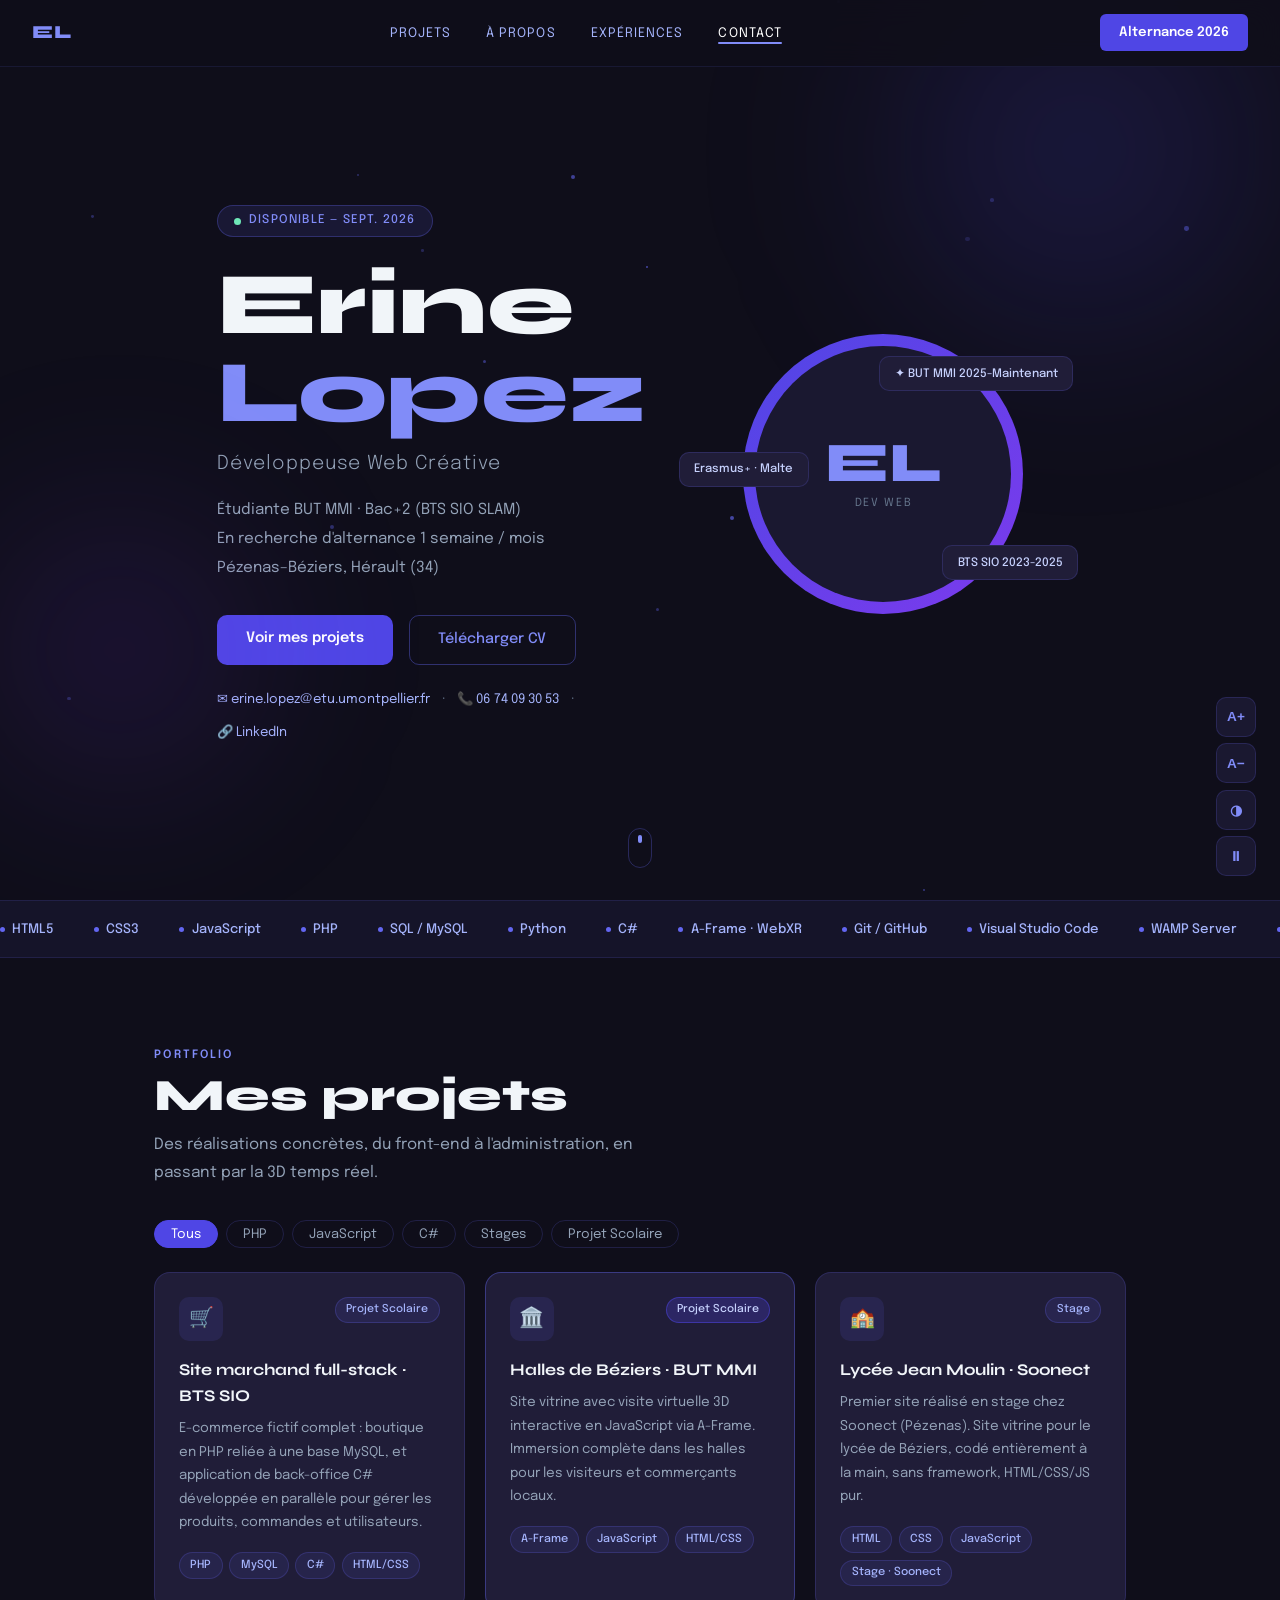
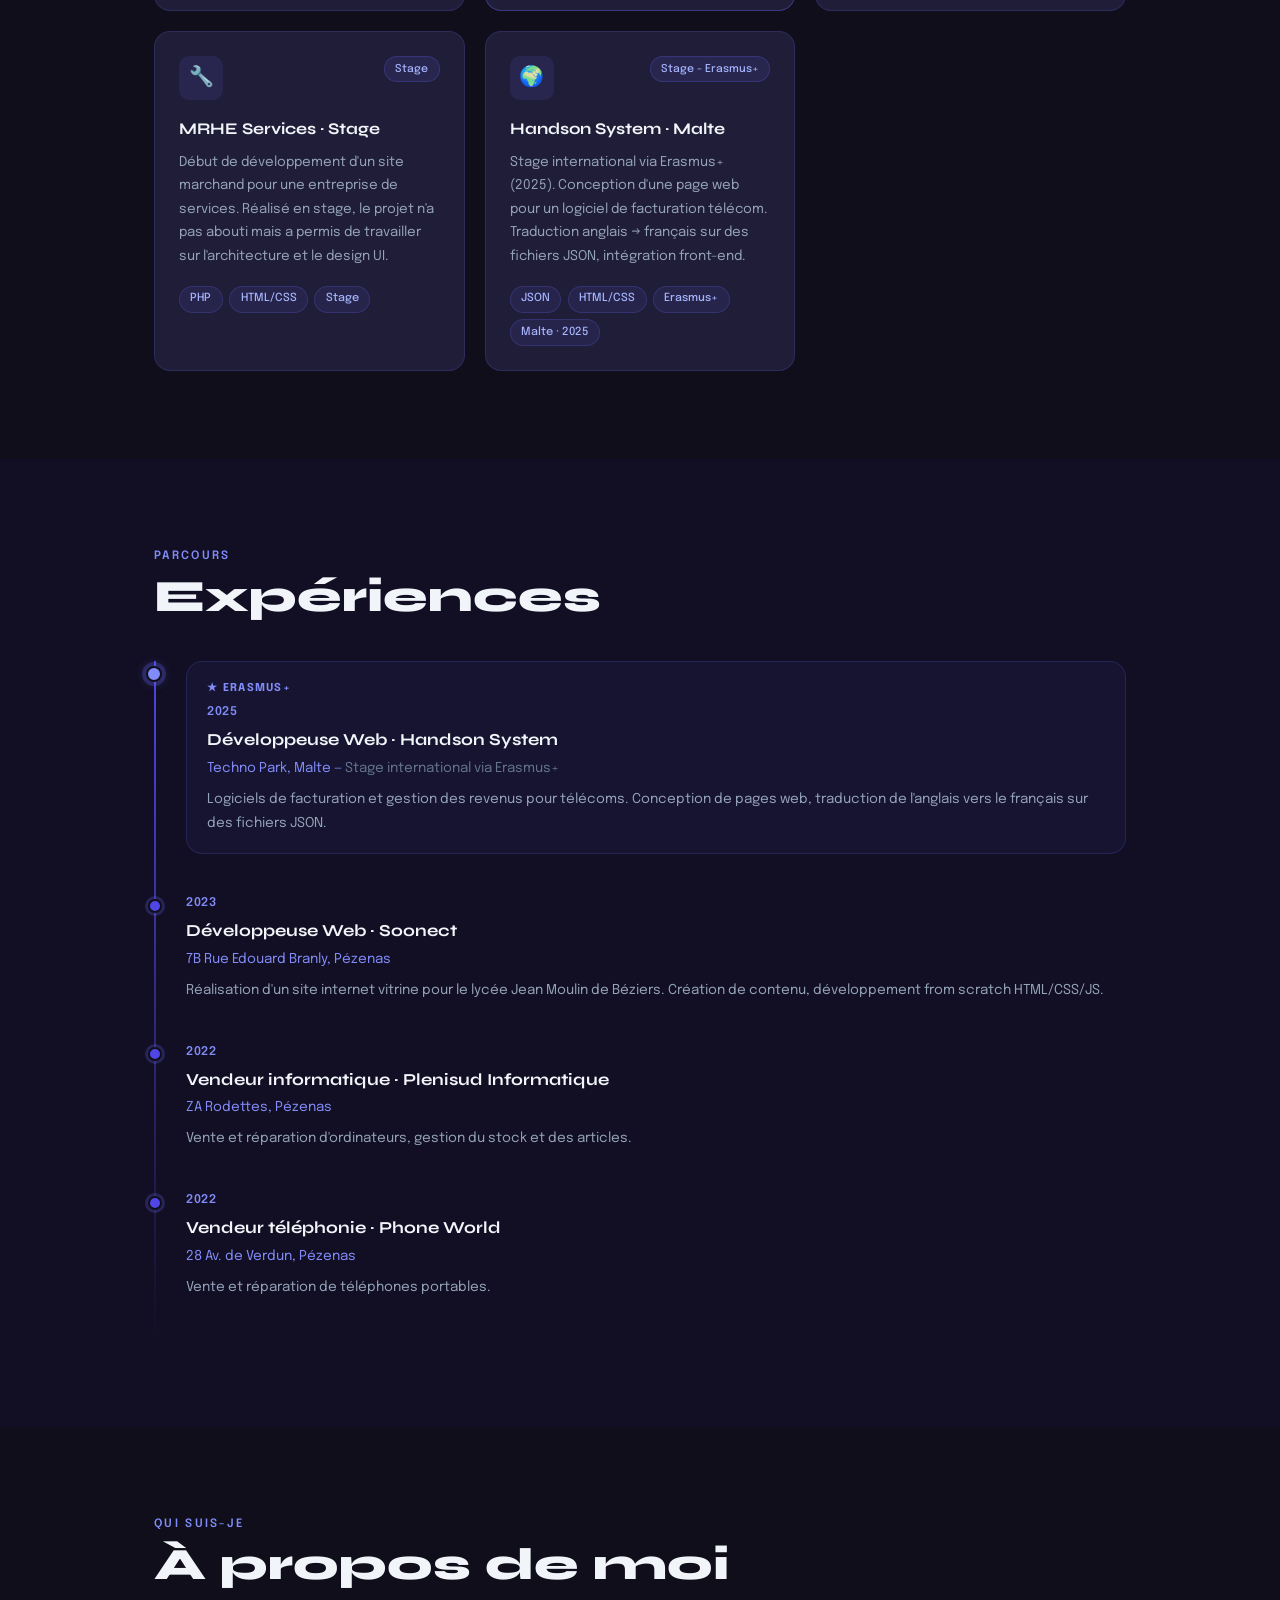
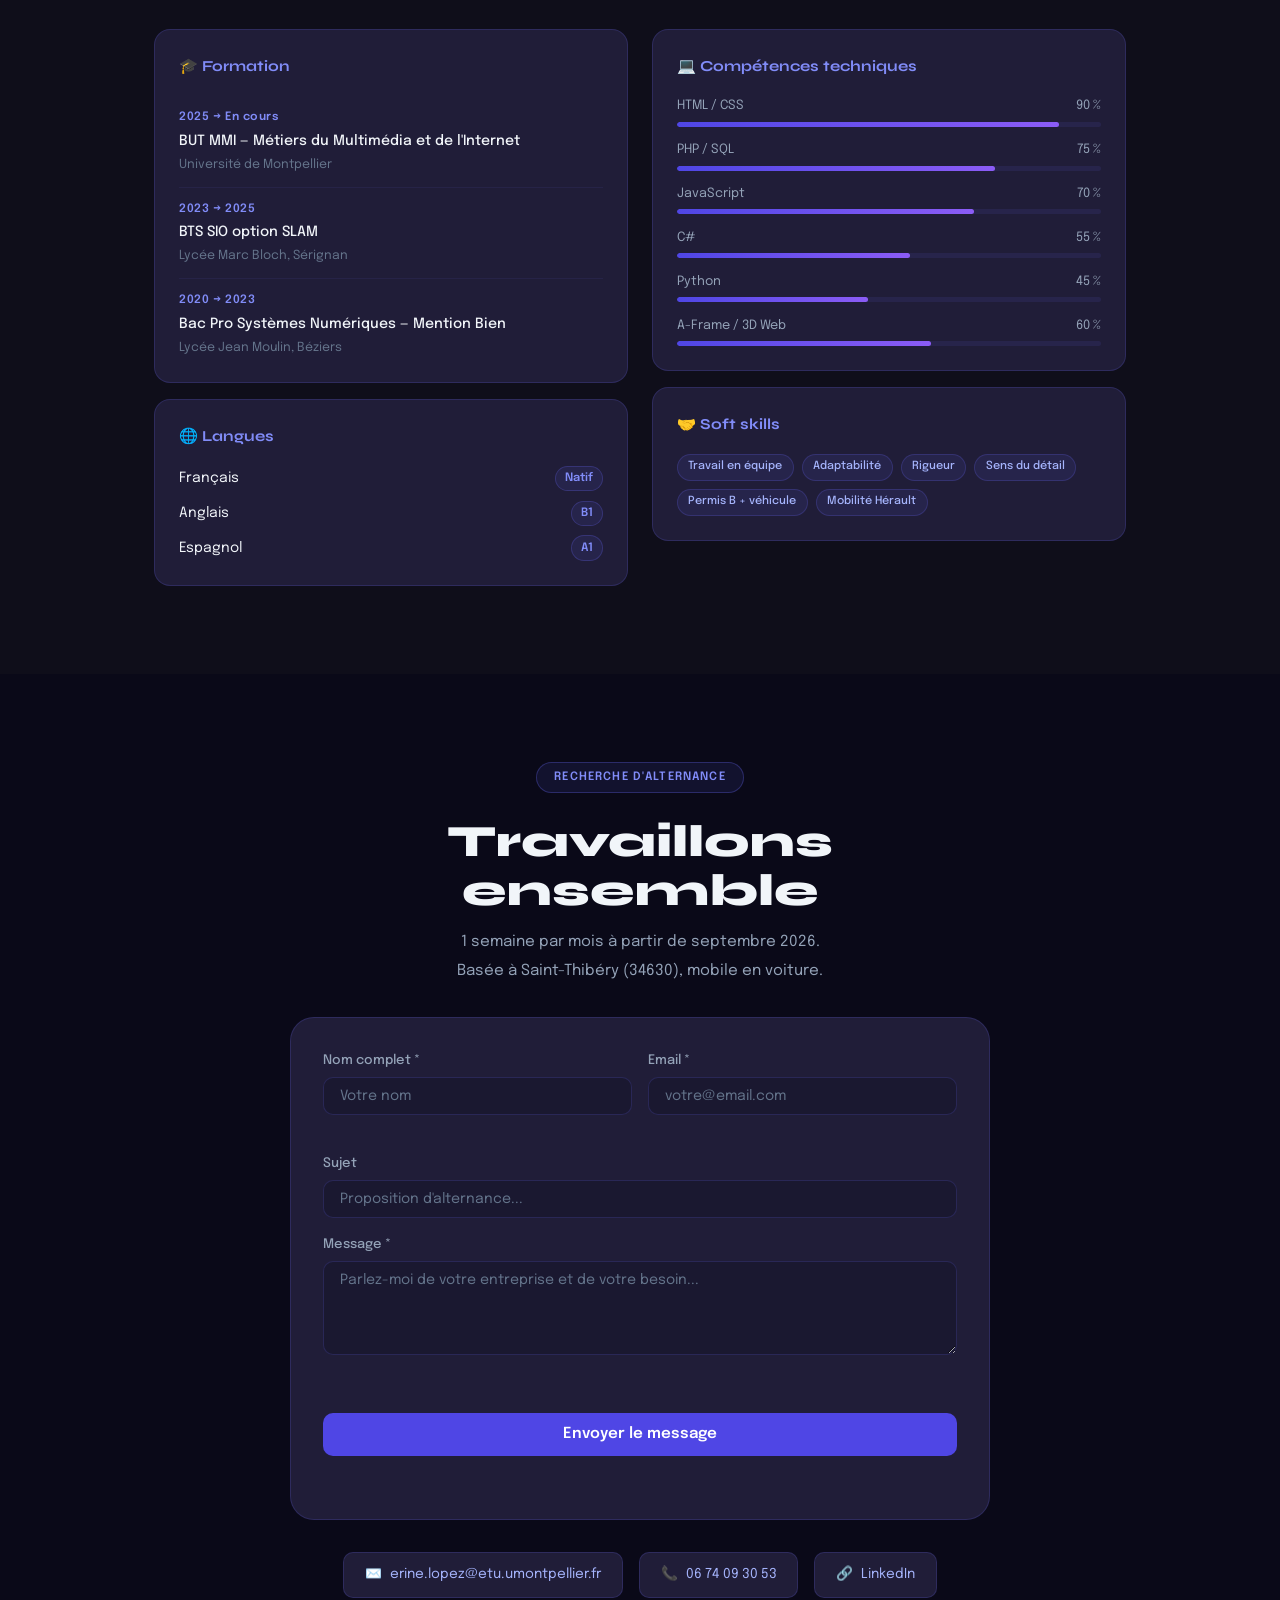
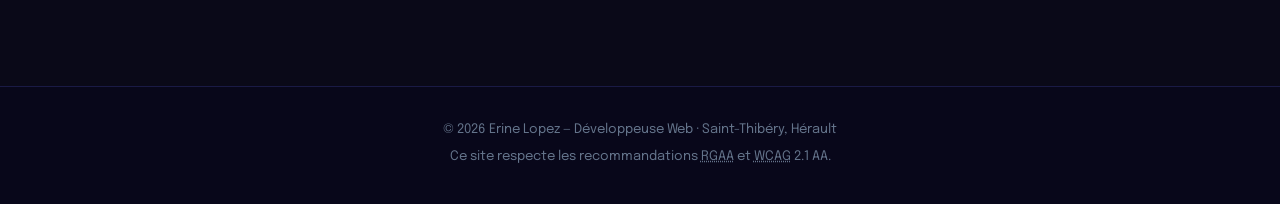
==== index.html @ d7950861 "Initial commit - portfolio Erine Lopez" ====
<!DOCTYPE html>
<html lang="fr">
<head>
  <meta charset="UTF-8" />
  <meta name="viewport" content="width=device-width, initial-scale=1.0" />
  <meta name="description" content="Portfolio d'Erine Lopez — Développeuse Web, étudiante BUT MMI, en recherche d'alternance 1 semaine par mois à partir de septembre 2026." />
  <meta name="theme-color" content="#4f46e5" />
  <title>Erine Lopez — Développeuse Web · Portfolio</title>

  <!-- Open Graph pour partage réseaux sociaux -->
  <meta property="og:title" content="Erine Lopez — Développeuse Web" />
  <meta property="og:description" content="Portfolio — BUT MMI · BTS SIO SLAM · Alternance 2026" />
  <meta property="og:type" content="website" />
  <meta property="og:url" content="https://erine-lopez.fr" />
  <meta property="og:image" content="https://erine-lopez.fr/og-preview.png" />
  <meta name="twitter:card" content="summary_large_image" />
  <meta name="twitter:title" content="Erine Lopez — Développeuse Web" />
  <meta name="twitter:description" content="Portfolio — BUT MMI · BTS SIO SLAM · Alternance 2026" />

  <!-- Google Fonts -->
  <link rel="preconnect" href="https://fonts.googleapis.com" />
  <link rel="preconnect" href="https://fonts.gstatic.com" crossorigin />
  <link href="https://fonts.googleapis.com/css2?family=Syne:wght@400;600;700;800&family=Epilogue:wght@300;400;500&display=swap" rel="stylesheet" />

  <link rel="stylesheet" href="css/style.css" />
</head>
<body>

  <!-- ===== SKIP LINK (accessibilité clavier) ===== -->
  <a href="#main" class="skip-link">Passer au contenu principal</a>

  <!-- ===== BARRE D'ACCESSIBILITÉ ===== -->
  <div class="a11y-bar" role="toolbar" aria-label="Options d'accessibilité">
    <button id="btn-font-up" aria-label="Augmenter la taille du texte" title="Augmenter la taille du texte">A+</button>
    <button id="btn-font-down" aria-label="Diminuer la taille du texte" title="Diminuer la taille du texte">A−</button>
    <button id="btn-contrast" aria-label="Basculer le contraste élevé" title="Contraste élevé">◑</button>
    <button id="btn-motion" aria-label="Réduire les animations" title="Réduire les animations">⏸</button>
  </div>

  <!-- ===== NAVIGATION ===== -->
  <header role="banner">
    <nav class="navbar" role="navigation" aria-label="Navigation principale">
      <a href="#main" class="nav-logo" aria-label="Erine Lopez, développeuse web — retour en haut">EL</a>

      <button class="burger" id="burger" aria-controls="nav-menu" aria-expanded="false" aria-label="Ouvrir le menu de navigation">
        <span aria-hidden="true"></span>
        <span aria-hidden="true"></span>
        <span aria-hidden="true"></span>
      </button>

      <ul class="nav-links" id="nav-menu" role="list">
        <li><a href="#projets">Projets</a></li>
        <li><a href="#apropos">À propos</a></li>
        <li><a href="#experience">Expériences</a></li>
        <li><a href="#contact">Contact</a></li>
      </ul>
      <a href="#contact" class="nav-cta">Alternance 2026</a>
    </nav>
  </header>

  <!-- ===== MAIN ===== -->
  <main id="main">

    <!-- HERO -->
    <section class="hero" aria-labelledby="hero-title">
      <div class="hero-bg" aria-hidden="true">
        <div class="hero-glow g1"></div>
        <div class="hero-glow g2"></div>
        <div class="hero-particles" id="particles" aria-hidden="true"></div>
      </div>

      <div class="hero-grid container">
        <div class="hero-content">
          <div class="hero-badge" aria-label="Statut : disponible pour alternance à partir de septembre 2026">
            <span class="badge-dot" aria-hidden="true"></span>
            Disponible — Sept. 2026
          </div>
          <h1 id="hero-title">
            <span class="hero-name">Erine</span>
            <span class="hero-name accent">Lopez</span>
          </h1>
          <p class="hero-tagline" aria-label="Développeuse web créative">Développeuse Web Créative</p>
          <p class="hero-sub">
            Étudiante BUT MMI · Bac+2 (BTS SIO SLAM)<br />
            En recherche d'alternance 1 semaine / mois<br />
            Pézenas–Béziers, Hérault (34)
          </p>
          <div class="hero-btns">
            <a href="#projets" class="btn-primary">Voir mes projets</a>
            <a href="pdf/CV_Erine_LOPEZ.pdf" class="btn-outline" download aria-label="Télécharger mon CV au format PDF">Télécharger CV</a>
          </div>
          <!-- Contact rapide (accessible) -->
          <div class="hero-quick" aria-label="Coordonnées rapides">
            <a href="mailto:erine.lopez@etu.umontpellier.fr" aria-label="Envoyer un email">✉ erine.lopez@etu.umontpellier.fr</a>
            <span aria-hidden="true">·</span>
            <a href="tel:+33674093053" aria-label="Téléphoner">📞 06 74 09 30 53</a>
            <span aria-hidden="true">·</span>
            <a href="https://linkedin.com/in/erine-lopez" target="_blank" rel="noopener noreferrer" aria-label="Profil LinkedIn (ouvre un nouvel onglet)">🔗 LinkedIn</a>
          </div>
        </div>

        <div class="hero-visual" aria-hidden="true">
          <div class="avatar-ring">
            <div class="avatar-inner">
              <div class="avatar-initials">EL</div>
              <div class="avatar-role">Dev Web</div>
            </div>
          </div>
          <div class="floating-badge fb1">✦ BUT MMI 2025-Maintenant</div>
          <div class="floating-badge fb2">Erasmus+ · Malte</div>
          <div class="floating-badge fb3">BTS SIO 2023-2025</div>
        </div>
      </div>

      <div class="hero-scroll" aria-hidden="true">
        <span></span>
      </div>
    </section>

    <!-- SKILLS STRIP -->
    <div class="skills-strip" role="region" aria-label="Technologies maîtrisées">
      <div class="skills-inner" aria-hidden="true">
        <!-- Dupliqué pour boucle infinie -->
        <span class="skill-chip"><span class="skill-dot"></span>HTML5</span>
        <span class="skill-chip"><span class="skill-dot"></span>CSS3</span>
        <span class="skill-chip"><span class="skill-dot"></span>JavaScript</span>
        <span class="skill-chip"><span class="skill-dot"></span>PHP</span>
        <span class="skill-chip"><span class="skill-dot"></span>SQL / MySQL</span>
        <span class="skill-chip"><span class="skill-dot"></span>Python</span>
        <span class="skill-chip"><span class="skill-dot"></span>C#</span>
        <span class="skill-chip"><span class="skill-dot"></span>A-Frame · WebXR</span>
        <span class="skill-chip"><span class="skill-dot"></span>Git / GitHub</span>
        <span class="skill-chip"><span class="skill-dot"></span>Visual Studio Code</span>
        <span class="skill-chip"><span class="skill-dot"></span>WAMP Server</span>
        <span class="skill-chip"><span class="skill-dot"></span>HTML5</span>
        <span class="skill-chip"><span class="skill-dot"></span>CSS3</span>
        <span class="skill-chip"><span class="skill-dot"></span>JavaScript</span>
        <span class="skill-chip"><span class="skill-dot"></span>PHP</span>
        <span class="skill-chip"><span class="skill-dot"></span>SQL / MySQL</span>
        <span class="skill-chip"><span class="skill-dot"></span>Python</span>
        <span class="skill-chip"><span class="skill-dot"></span>C#</span>
        <span class="skill-chip"><span class="skill-dot"></span>A-Frame · WebXR</span>
        <span class="skill-chip"><span class="skill-dot"></span>Git / GitHub</span>
        <span class="skill-chip"><span class="skill-dot"></span>Visual Studio Code</span>
        <span class="skill-chip"><span class="skill-dot"></span>WAMP Server</span>
      </div>
      <!-- Version textuelle statique pour lecteurs d'écran -->
      <p class="sr-only">Technologies : HTML5, CSS3, JavaScript, PHP, SQL, MySQL, Python, C#, A-Frame, WebXR, Visual Studio Code, WAMP Server.</p>
    </div>

    <!-- PROJETS -->
    <section id="projets" class="section" aria-labelledby="projets-title">
      <div class="container">
        <p class="section-label">Portfolio</p>
        <h2 class="section-title" id="projets-title">Mes projets</h2>
        <p class="section-desc">Des réalisations concrètes, du front-end à l'administration, en passant par la 3D temps réel.</p>

        <div class="filter-bar" role="group" aria-label="Filtrer les projets par technologie">
          <button class="filter-btn active" data-filter="all" aria-pressed="true">Tous</button>
          <button class="filter-btn" data-filter="php" aria-pressed="false">PHP</button>
          <button class="filter-btn" data-filter="js" aria-pressed="false">JavaScript</button>
          <button class="filter-btn" data-filter="csharp" aria-pressed="false">C#</button>
          <button class="filter-btn" data-filter="stage" aria-pressed="false">Stages</button>
          <button class="filter-btn" data-filter="scolaire" aria-pressed="false">Projet Scolaire</button>
        </div>

        <div class="projects-grid" id="projects-grid" role="list" aria-live="polite" aria-label="Liste des projets">

          <article class="project-card" role="listitem" tabindex="0"
            data-tags="php js csharp scolaire"
            aria-label="Site marchand full-stack BTS SIO — front-end PHP/MySQL et back-office C#">
            <div class="project-header">
              <div class="project-icon" aria-hidden="true">🛒</div>
              <span class="project-badge">Projet Scolaire</span>
            </div>
            <h3 class="project-title">Site marchand full-stack · BTS SIO</h3>
            <p class="project-desc">
              E-commerce fictif complet : boutique en PHP reliée à une base MySQL,
              et application de back-office C# développée en parallèle pour gérer les produits, commandes et utilisateurs.
            </p>
            <div class="project-tags" aria-label="Technologies utilisées">
              <span class="tag">PHP</span>
              <span class="tag">MySQL</span>
              <span class="tag">C#</span>
              <span class="tag">HTML/CSS</span>
            </div>
          </article>

          <article class="project-card featured" role="listitem" tabindex="0"
            data-tags="js scolaire"
            aria-label="Site Halles de Béziers avec visite virtuelle 3D en A-Frame — projet BUT MMI">
            <div class="project-header">
              <div class="project-icon" aria-hidden="true">🏛️</div>
              <span class="project-badge featured-badge">Projet Scolaire</span>
            </div>
            <h3 class="project-title">Halles de Béziers · BUT MMI</h3>
            <p class="project-desc">
              Site vitrine avec visite virtuelle 3D interactive en JavaScript via A-Frame.
              Immersion complète dans les halles pour les visiteurs et commerçants locaux.
            </p>
            <div class="project-tags" aria-label="Technologies utilisées">
              <span class="tag">A-Frame</span>
              <span class="tag">JavaScript</span>
              <span class="tag">HTML/CSS</span>
            </div>
          </article>

          <article class="project-card" role="listitem" tabindex="0"
            data-tags="js stage"
            aria-label="Site vitrine lycée Jean Moulin de Béziers — réalisé à la main lors d'un stage chez Soonect">
            <div class="project-header">
              <div class="project-icon" aria-hidden="true">🏫</div>
              <span class="project-badge">Stage</span>
            </div>
            <h3 class="project-title">Lycée Jean Moulin · Soonect</h3>
            <p class="project-desc">
              Premier site réalisé en stage chez Soonect (Pézenas). Site vitrine pour le lycée de Béziers, codé entièrement à la main, sans framework, HTML/CSS/JS pur.
            </p>
            <div class="project-tags" aria-label="Technologies utilisées">
              <span class="tag">HTML</span>
              <span class="tag">CSS</span>
              <span class="tag">JavaScript</span>
              <span class="tag">Stage · Soonect</span>
            </div>
          </article>

          <article class="project-card" role="listitem" tabindex="0"
            data-tags="php stage"
            aria-label="MRHE Services — démarrage d'un site marchand lors d'un stage">
            <div class="project-header">
              <div class="project-icon" aria-hidden="true">🔧</div>
              <span class="project-badge">Stage</span>
            </div>
            <h3 class="project-title">MRHE Services · Stage</h3>
            <p class="project-desc">
              Début de développement d'un site marchand pour une entreprise de services.
              Réalisé en stage, le projet n'a pas abouti mais a permis de travailler sur l'architecture et le design UI.
            </p>
            <div class="project-tags" aria-label="Technologies utilisées">
              <span class="tag">PHP</span>
              <span class="tag">HTML/CSS</span>
              <span class="tag">Stage</span>
            </div>
          </article>

          <article class="project-card" role="listitem" tabindex="0"
            data-tags="js stage"
            aria-label="Stage Erasmus+ à Malte chez Handson System — logiciel de facturation télécoms">
            <div class="project-header">
              <div class="project-icon" aria-hidden="true">🌍</div>
              <span class="project-badge">Stage - Erasmus+</span>
            </div>
            <h3 class="project-title">Handson System · Malte</h3>
            <p class="project-desc">
              Stage international via Erasmus+ (2025). Conception d'une page web pour un logiciel de facturation télécom.
              Traduction anglais → français sur des fichiers JSON, intégration front-end.
            </p>
            <div class="project-tags" aria-label="Technologies utilisées">
              <span class="tag">JSON</span>
              <span class="tag">HTML/CSS</span>
              <span class="tag">Erasmus+</span>
              <span class="tag">Malte · 2025</span>
            </div>
          </article>

        </div>
      </div>
    </section>

    <!-- EXPÉRIENCE -->
    <section id="experience" class="section section-alt" aria-labelledby="exp-title">
      <div class="container">
        <p class="section-label">Parcours</p>
        <h2 class="section-title" id="exp-title">Expériences</h2>
        <div class="timeline" role="list" aria-label="Chronologie des expériences professionnelles">

          <div class="timeline-item timeline-item--featured" role="listitem">
            <div class="timeline-dot" aria-hidden="true"></div>
            <div class="timeline-content">
              <div class="timeline-featured-label" aria-hidden="true">★ Erasmus+</div>
              <time class="timeline-date" datetime="2025">2025</time>
              <h3 class="timeline-title">Développeuse Web · Handson System</h3>
              <p class="timeline-company">Techno Park, Malte — <em>Stage international via Erasmus+</em></p>
              <p class="timeline-desc">Logiciels de facturation et gestion des revenus pour télécoms. Conception de pages web, traduction de l'anglais vers le français sur des fichiers JSON.</p>
            </div>
          </div>

          <div class="timeline-item" role="listitem">
            <div class="timeline-dot" aria-hidden="true"></div>
            <div class="timeline-content">
              <time class="timeline-date" datetime="2023">2023</time>
              <h3 class="timeline-title">Développeuse Web · Soonect</h3>
              <p class="timeline-company">7B Rue Edouard Branly, Pézenas</p>
              <p class="timeline-desc">Réalisation d'un site internet vitrine pour le lycée Jean Moulin de Béziers. Création de contenu, développement from scratch HTML/CSS/JS.</p>
            </div>
          </div>

          <div class="timeline-item" role="listitem">
            <div class="timeline-dot" aria-hidden="true"></div>
            <div class="timeline-content">
              <time class="timeline-date" datetime="2022">2022</time>
              <h3 class="timeline-title">Vendeur informatique · Plenisud Informatique</h3>
              <p class="timeline-company">ZA Rodettes, Pézenas</p>
              <p class="timeline-desc">Vente et réparation d'ordinateurs, gestion du stock et des articles.</p>
            </div>
          </div>

          <div class="timeline-item" role="listitem">
            <div class="timeline-dot" aria-hidden="true"></div>
            <div class="timeline-content">
              <time class="timeline-date" datetime="2022">2022</time>
              <h3 class="timeline-title">Vendeur téléphonie · Phone World</h3>
              <p class="timeline-company">28 Av. de Verdun, Pézenas</p>
              <p class="timeline-desc">Vente et réparation de téléphones portables.</p>
            </div>
          </div>

        </div>
      </div>
    </section>

    <!-- À PROPOS -->
    <section id="apropos" class="section" aria-labelledby="apropos-title">
      <div class="container">
        <p class="section-label">Qui suis-je</p>
        <h2 class="section-title" id="apropos-title">À propos de moi</h2>
        <div class="about-grid">

          <div class="about-col">
            <div class="about-card" aria-label="Formation scolaire">
              <h3 class="about-card-title">🎓 Formation</h3>
              <div class="edu-list">
                <div class="edu-item">
                  <time class="edu-year" datetime="2025">2025 → En cours</time>
                  <p class="edu-name">BUT MMI — Métiers du Multimédia et de l'Internet</p>
                  <p class="edu-place">Université de Montpellier</p>
                </div>
                <div class="edu-item">
                  <time class="edu-year" datetime="2023/2025">2023 → 2025</time>
                  <p class="edu-name">BTS SIO option SLAM</p>
                  <p class="edu-place">Lycée Marc Bloch, Sérignan</p>
                </div>
                <div class="edu-item">
                  <time class="edu-year" datetime="2020/2023">2020 → 2023</time>
                  <p class="edu-name">Bac Pro Systèmes Numériques — Mention Bien</p>
                  <p class="edu-place">Lycée Jean Moulin, Béziers</p>
                </div>
              </div>
            </div>

            <div class="about-card" aria-label="Langues parlées">
              <h3 class="about-card-title">🌐 Langues</h3>
              <div class="lang-list" role="list">
                <div class="lang-row" role="listitem">
                  <span class="lang-name">Français</span>
                  <span class="lang-level" aria-label="Niveau natif">Natif</span>
                </div>
                <div class="lang-row" role="listitem">
                  <span class="lang-name">Anglais</span>
                  <span class="lang-level" aria-label="Niveau B1">B1</span>
                </div>
                <div class="lang-row" role="listitem">
                  <span class="lang-name">Espagnol</span>
                  <span class="lang-level" aria-label="Niveau A1">A1</span>
                </div>
              </div>
            </div>
          </div>

          <div class="about-col">
            <div class="about-card" aria-label="Compétences techniques avec barres de progression">
              <h3 class="about-card-title">💻 Compétences techniques</h3>
              <div class="skills-list">
                <div class="skill-row">
                  <div class="skill-label">
                    <span>HTML / CSS</span>
                    <span aria-hidden="true">90 %</span>
                  </div>
                  <div class="skill-bar" role="progressbar" aria-valuenow="90" aria-valuemin="0" aria-valuemax="100" aria-label="HTML et CSS — 90 %">
                    <div class="skill-fill" data-width="90"></div>
                  </div>
                </div>
                <div class="skill-row">
                  <div class="skill-label"><span>PHP / SQL</span><span aria-hidden="true">75 %</span></div>
                  <div class="skill-bar" role="progressbar" aria-valuenow="75" aria-valuemin="0" aria-valuemax="100" aria-label="PHP et SQL — 75 %">
                    <div class="skill-fill" data-width="75"></div>
                  </div>
                </div>
                <div class="skill-row">
                  <div class="skill-label"><span>JavaScript</span><span aria-hidden="true">70 %</span></div>
                  <div class="skill-bar" role="progressbar" aria-valuenow="70" aria-valuemin="0" aria-valuemax="100" aria-label="JavaScript — 70 %">
                    <div class="skill-fill" data-width="70"></div>
                  </div>
                </div>
                <div class="skill-row">
                  <div class="skill-label"><span>C#</span><span aria-hidden="true">55 %</span></div>
                  <div class="skill-bar" role="progressbar" aria-valuenow="55" aria-valuemin="0" aria-valuemax="100" aria-label="C# — 55 %">
                    <div class="skill-fill" data-width="55"></div>
                  </div>
                </div>
                <div class="skill-row">
                  <div class="skill-label"><span>Python</span><span aria-hidden="true">45 %</span></div>
                  <div class="skill-bar" role="progressbar" aria-valuenow="45" aria-valuemin="0" aria-valuemax="100" aria-label="Python — 45 %">
                    <div class="skill-fill" data-width="45"></div>
                  </div>
                </div>
                <div class="skill-row">
                  <div class="skill-label"><span>A-Frame / 3D Web</span><span aria-hidden="true">60 %</span></div>
                  <div class="skill-bar" role="progressbar" aria-valuenow="60" aria-valuemin="0" aria-valuemax="100" aria-label="A-Frame et 3D Web — 60 %">
                    <div class="skill-fill" data-width="60"></div>
                  </div>
                </div>
              </div>
            </div>

            <div class="about-card" aria-label="Compétences personnelles">
              <h3 class="about-card-title">🤝 Soft skills</h3>
              <div class="soft-tags" role="list" aria-label="Compétences personnelles">
                <span class="tag" role="listitem">Travail en équipe</span>
                <span class="tag" role="listitem">Adaptabilité</span>
                <span class="tag" role="listitem">Rigueur</span>
                <span class="tag" role="listitem">Sens du détail</span>
                <span class="tag" role="listitem">Permis B + véhicule</span>
                <span class="tag" role="listitem">Mobilité Hérault</span>
              </div>
            </div>
          </div>

        </div>
      </div>
    </section>

    <!-- CONTACT -->
    <section id="contact" class="section section-contact" aria-labelledby="contact-title">
      <div class="container">
        <div class="contact-inner">
          <div class="contact-badge" aria-label="En recherche d'alternance">Recherche d'alternance</div>
          <h2 class="section-title" id="contact-title">Travaillons ensemble</h2>
          <p class="contact-sub">
            1 semaine par mois à partir de septembre 2026.<br />
            Basée à Saint-Thibéry (34630), mobile en voiture.
          </p>

          <!-- Formulaire de contact -->
          <div class="contact-form-wrap" aria-label="Formulaire de contact">
            <form id="contact-form" action="https://formspree.io/f/REMPLACE_PAR_TON_ID" method="POST" novalidate>
              <div class="form-row">
                <div class="form-group">
                  <label for="name">Nom complet <span aria-hidden="true">*</span><span class="sr-only">obligatoire</span></label>
                  <input type="text" id="name" name="name" required autocomplete="name"
                    placeholder="Votre nom"
                    aria-required="true"
                    aria-describedby="name-error" />
                  <span class="field-error" id="name-error" role="alert" aria-live="polite"></span>
                </div>
                <div class="form-group">
                  <label for="email">Email <span aria-hidden="true">*</span><span class="sr-only">obligatoire</span></label>
                  <input type="email" id="email" name="email" required autocomplete="email"
                    placeholder="votre@email.com"
                    aria-required="true"
                    aria-describedby="email-error" />
                  <span class="field-error" id="email-error" role="alert" aria-live="polite"></span>
                </div>
              </div>
              <div class="form-group">
                <label for="subject">Sujet</label>
                <input type="text" id="subject" name="subject" placeholder="Proposition d'alternance..." autocomplete="off" />
              </div>
              <div class="form-group">
                <label for="message">Message <span aria-hidden="true">*</span><span class="sr-only">obligatoire</span></label>
                <textarea id="message" name="message" required rows="5"
                  placeholder="Parlez-moi de votre entreprise et de votre besoin..."
                  aria-required="true"
                  aria-describedby="message-error"></textarea>
                <span class="field-error" id="message-error" role="alert" aria-live="polite"></span>
              </div>
              <!-- Honeypot anti-spam -->
              <input type="text" name="website" style="display:none" tabindex="-1" autocomplete="off" aria-hidden="true" />
              <button type="submit" class="btn-submit" aria-describedby="form-status">Envoyer le message</button>
              <div id="form-status" role="status" aria-live="polite" class="form-status"></div>
            </form>
          </div>

          <!-- Liens directs -->
          <div class="contact-links" aria-label="Autres moyens de contact">
            <a href="mailto:erine.lopez@etu.umontpellier.fr" class="contact-link" aria-label="Envoyer un email à Erine Lopez">
              <span aria-hidden="true">✉️</span> erine.lopez@etu.umontpellier.fr
            </a>
            <a href="tel:+33674093053" class="contact-link" aria-label="Appeler le 06 74 09 30 53">
              <span aria-hidden="true">📞</span> 06 74 09 30 53
            </a>
            <a href="https://linkedin.com/in/erine-lopez" class="contact-link" target="_blank" rel="noopener noreferrer"
              aria-label="Visiter le profil LinkedIn d'Erine Lopez (ouvre un nouvel onglet)">
              <span aria-hidden="true">🔗</span> LinkedIn
            </a>
          </div>
        </div>
      </div>
    </section>

  </main>

  <!-- FOOTER -->
  <footer class="footer" role="contentinfo">
    <div class="container">
      <p>© 2026 Erine Lopez — Développeuse Web · Saint-Thibéry, Hérault</p>
      <p class="footer-a11y">
        Ce site respecte les recommandations <abbr title="Référentiel Général d'Amélioration de l'Accessibilité">RGAA</abbr>
        et <abbr title="Web Content Accessibility Guidelines">WCAG</abbr> 2.1 AA.
      </p>
    </div>
  </footer>

  <script src="js/main.js"></script>
</body>
</html>
---- css/style.css ----
/* ============================================================
   ERINE LOPEZ — Portfolio CSS
   Palette : indigo (50→900) + violet
   Accessibilité : WCAG 2.1 AA, RGAA
   ============================================================ */

/* ── Variables ── */
:root {
  --indigo-50: #eef2ff;
  --indigo-100: #e0e7ff;
  --indigo-200: #c7d2fe;
  --indigo-300: #a5b4fc;
  --indigo-400: #818cf8;
  --indigo-500: #6366f1;
  --indigo-600: #4f46e5;
  --indigo-700: #4338ca;
  --indigo-800: #3730a3;
  --indigo-900: #312e81;
  --violet-500: #8b5cf6;
  --violet-600: #7c3aed;

  --bg-base:    #0f0e1a;
  --bg-surface: #1a1830;
  --bg-card:    #201d38;
  --border:     rgba(99, 102, 241, 0.2);
  --border-hover: rgba(99, 102, 241, 0.5);

  --text-primary:   #f1f5f9;
  --text-secondary: #94a3b8;
  --text-muted:     #64748b;

  --radius-sm: 6px;
  --radius-md: 10px;
  --radius-lg: 16px;
  --radius-xl: 24px;

  --font-display: 'Syne', sans-serif;
  --font-body:    'Epilogue', sans-serif;

  --transition: 0.25s cubic-bezier(0.4, 0, 0.2, 1);
}

/* ── Mode contraste élevé ── */
.high-contrast {
  --bg-base:    #000;
  --bg-surface: #111;
  --bg-card:    #1a1a1a;
  --text-primary: #fff;
  --text-secondary: #ddd;
  --indigo-400: #a5b4fc;
  --border: rgba(165, 180, 252, 0.5);
}

/* ── Reset ── */
*, *::before, *::after { box-sizing: border-box; margin: 0; padding: 0; }
html { scroll-behavior: smooth; font-size: 16px; }
body {
  font-family: var(--font-body);
  background: var(--bg-base);
  color: var(--text-primary);
  line-height: 1.6;
  overflow-x: hidden;
  -webkit-font-smoothing: antialiased;
}

/* ── Respect préférence de mouvement réduit ── */
@media (prefers-reduced-motion: reduce) {
  *, *::before, *::after {
    animation-duration: 0.01ms !important;
    transition-duration: 0.01ms !important;
  }
  .skills-inner { animation: none; }
  .floating-badge { animation: none; }
}

/* ── Skip link ── */
.skip-link {
  position: absolute;
  top: -120px;
  left: 1rem;
  z-index: 9999;
  background: var(--indigo-600);
  color: #fff;
  padding: 0.6rem 1.25rem;
  border-radius: var(--radius-sm);
  font-weight: 600;
  font-size: 0.9rem;
  text-decoration: none;
  transition: top var(--transition);
}
.skip-link:focus { top: 1rem; outline: 3px solid var(--indigo-400); outline-offset: 3px; }

/* ── Barre accessibilité ── */
.a11y-bar {
  position: fixed;
  bottom: 1.5rem;
  right: 1.5rem;
  z-index: 200;
  display: flex;
  flex-direction: column;
  gap: 0.4rem;
}
.a11y-bar button {
  width: 40px;
  height: 40px;
  border-radius: var(--radius-md);
  border: 1px solid var(--border);
  background: var(--bg-surface);
  color: var(--indigo-400);
  font-size: 0.85rem;
  font-weight: 600;
  cursor: pointer;
  transition: all var(--transition);
  display: flex;
  align-items: center;
  justify-content: center;
}
.a11y-bar button:hover,
.a11y-bar button:focus {
  background: var(--indigo-600);
  color: #fff;
  border-color: var(--indigo-400);
  outline: 2px solid var(--indigo-400);
  outline-offset: 2px;
}

/* ── Utilitaires ── */
.sr-only {
  position: absolute; width: 1px; height: 1px;
  padding: 0; margin: -1px; overflow: hidden;
  clip: rect(0,0,0,0); white-space: nowrap; border: 0;
}
.container { max-width: 1020px; margin: 0 auto; padding: 0 1.5rem; }
.section { padding: 5.5rem 1.5rem; }
.section-alt { background: #120f24; padding: 5.5rem 1.5rem; }
.section-label {
  font-size: 0.72rem; letter-spacing: 0.2em; text-transform: uppercase;
  color: var(--indigo-400); font-weight: 600; margin-bottom: 0.4rem;
}
.section-title {
  font-family: var(--font-display); font-size: clamp(2rem, 4vw, 2.8rem);
  font-weight: 800; color: var(--text-primary); margin-bottom: 0.75rem; line-height: 1.1;
}
.section-desc { color: var(--text-secondary); font-size: 0.97rem; line-height: 1.8; max-width: 540px; }

/* ── Focus visible global ── */
*:focus-visible {
  outline: 3px solid var(--indigo-400);
  outline-offset: 3px;
  border-radius: 4px;
}

/* ==============================
   NAVBAR
============================== */
.navbar {
  position: fixed; top: 0; left: 0; right: 0; z-index: 100;
  display: flex; align-items: center; justify-content: space-between;
  padding: 0.9rem 2rem;
  background: rgba(15, 14, 26, 0.88);
  backdrop-filter: blur(14px);
  border-bottom: 1px solid rgba(99, 102, 241, 0.12);
}
.navbar.scrolled {
  background: rgba(15, 14, 26, 0.97);
  box-shadow: 0 2px 20px rgba(0, 0, 0, 0.4);
  border-bottom-color: rgba(99, 102, 241, 0.22);
}

.nav-logo {
  font-family: var(--font-display); font-size: 1.15rem; font-weight: 800;
  color: var(--indigo-400); text-decoration: none; letter-spacing: 0.05em;
}
.nav-links {
  display: flex; gap: 2.2rem; list-style: none;
}
.nav-links a {
  color: var(--indigo-300); font-size: 0.82rem; text-decoration: none;
  letter-spacing: 0.08em; text-transform: uppercase; transition: color var(--transition);
}
.nav-links a:hover, .nav-links a:focus { color: #fff; }
.nav-links a[aria-current="true"] {
  color: #fff;
  position: relative;
}
.nav-links a[aria-current="true"]::after {
  content: '';
  position: absolute;
  bottom: -4px;
  left: 0;
  right: 0;
  height: 2px;
  background: var(--indigo-400);
  border-radius: 99px;
}
.nav-cta {
  background: var(--indigo-600); color: #fff; padding: 0.5rem 1.2rem;
  border-radius: var(--radius-sm); font-size: 0.82rem; font-weight: 600;
  text-decoration: none; transition: background var(--transition);
  white-space: nowrap;
}
.nav-cta:hover, .nav-cta:focus { background: var(--indigo-700); }

/* Burger (mobile) */
.burger {
  display: none; flex-direction: column; gap: 5px;
  background: none; border: none; cursor: pointer; padding: 4px;
}
.burger span {
  display: block; width: 22px; height: 2px;
  background: var(--indigo-300); border-radius: 99px;
  transition: all var(--transition);
}

@media (max-width: 768px) {
  .burger { display: flex; }
  .nav-links {
    position: fixed; top: 64px; left: 0; right: 0;
    flex-direction: column; gap: 0;
    background: var(--bg-surface);
    border-bottom: 1px solid var(--border);
    padding: 1rem 0;
    transform: translateY(-120%);
    transition: transform var(--transition);
  }
  .nav-links.open { transform: translateY(0); }
  .nav-links a { display: block; padding: 0.75rem 2rem; font-size: 0.9rem; }
  .nav-cta { display: none; }
}

/* ==============================
   HERO
============================== */
.hero {
  min-height: 100vh;
  display: flex; flex-direction: column; justify-content: center;
  padding: 7rem 1.5rem 4rem;
  position: relative; overflow: hidden;
}
.hero-bg { position: absolute; inset: 0; pointer-events: none; }
.hero-glow {
  position: absolute; border-radius: 50%;
  filter: blur(80px);
}
.g1 {
  width: 600px; height: 500px; top: -100px; right: -100px;
  background: radial-gradient(circle, rgba(79,70,229,0.22) 0%, transparent 70%);
}
.g2 {
  width: 400px; height: 400px; bottom: 50px; left: -80px;
  background: radial-gradient(circle, rgba(124,58,237,0.18) 0%, transparent 70%);
}

.hero-grid {
  display: grid; grid-template-columns: 1.1fr 0.9fr;
  gap: 3rem; align-items: center;
}

/* Badge statut */
.hero-badge {
  display: inline-flex; align-items: center; gap: 0.5rem;
  background: rgba(99,102,241,0.12); border: 1px solid rgba(99,102,241,0.3);
  color: var(--indigo-400); padding: 0.35rem 1rem; border-radius: 99px;
  font-size: 0.75rem; font-weight: 500; letter-spacing: 0.1em; text-transform: uppercase;
  margin-bottom: 1.5rem;
}
.badge-dot {
  width: 7px; height: 7px; background: #6ee7b7; border-radius: 50%;
  animation: pulse-dot 2s infinite;
}
@keyframes pulse-dot { 0%,100%{opacity:1;} 50%{opacity:0.35;} }

h1 {
  font-family: var(--font-display); font-weight: 800; line-height: 1.0;
  margin-bottom: 0.2rem;
}
.hero-name {
  display: block; font-size: clamp(3rem, 7vw, 5.5rem);
  color: var(--text-primary);
}
.hero-name.accent { color: var(--indigo-400); }
.hero-tagline {
  font-size: clamp(1rem, 2.5vw, 1.2rem); color: var(--text-secondary);
  font-weight: 300; margin: 0.75rem 0 1rem; letter-spacing: 0.05em;
}
.hero-sub { color: var(--text-secondary); font-size: 0.95rem; line-height: 1.9; margin-bottom: 2rem; }

.hero-btns { display: flex; gap: 1rem; flex-wrap: wrap; margin-bottom: 1.5rem; }

.btn-primary {
  background: var(--indigo-600); color: #fff; padding: 0.8rem 1.8rem;
  border-radius: var(--radius-md); text-decoration: none; font-weight: 600;
  font-size: 0.9rem; transition: all var(--transition);
}
.btn-primary:hover, .btn-primary:focus {
  background: var(--indigo-700); transform: translateY(-2px);
}
.btn-outline {
  border: 1.5px solid rgba(99,102,241,0.4); color: var(--indigo-400);
  padding: 0.8rem 1.8rem; border-radius: var(--radius-md); text-decoration: none;
  font-weight: 500; font-size: 0.9rem; transition: all var(--transition);
}
.btn-outline:hover, .btn-outline:focus {
  border-color: var(--indigo-400); background: rgba(99,102,241,0.1);
}

.hero-quick {
  font-size: 0.82rem; color: var(--text-muted); display: flex; gap: 0.75rem;
  flex-wrap: wrap; align-items: center;
}
.hero-quick a { color: var(--indigo-300); text-decoration: none; transition: color var(--transition); }
.hero-quick a:hover, .hero-quick a:focus { color: #fff; }

/* Avatar */
.hero-visual { position: relative; display: flex; justify-content: center; }
.avatar-ring {
  width: 280px; height: 280px; border-radius: 50%;
  background: linear-gradient(135deg, var(--indigo-600), var(--violet-600));
  display: flex; align-items: center; justify-content: center;
  position: relative;
  animation: avatar-rotate 8s linear infinite;
}
@keyframes avatar-rotate {
  from { box-shadow: 0 0 0 0 rgba(79,70,229,0.4); }
  50% { box-shadow: 0 0 40px 10px rgba(79,70,229,0.2); }
  to { box-shadow: 0 0 0 0 rgba(79,70,229,0); }
}
.avatar-inner {
  width: 256px; height: 256px; border-radius: 50%;
  background: var(--bg-surface);
  display: flex; flex-direction: column; align-items: center; justify-content: center;
}
.avatar-initials {
  font-family: var(--font-display); font-size: 3.5rem; font-weight: 800;
  color: var(--indigo-400); line-height: 1;
}
.avatar-role { font-size: 0.7rem; color: var(--text-muted); letter-spacing: 0.15em; text-transform: uppercase; margin-top: 0.3rem; }

.floating-badge {
  position: absolute; background: var(--bg-card);
  border: 1px solid var(--border); border-radius: var(--radius-md);
  padding: 0.45rem 0.9rem; font-size: 0.73rem; color: var(--indigo-200);
  white-space: nowrap; font-weight: 500;
}
.fb1 { top: 8%; right: -10px; animation: float 3s ease-in-out infinite; }
.fb2 { top: 42%; left: -25px; animation: float 3s ease-in-out infinite 1s; }
.fb3 { bottom: 12%; right: -15px; animation: float 3s ease-in-out infinite 2s; }
@keyframes float { 0%,100%{transform:translateY(0);} 50%{transform:translateY(-10px);} }

.hero-scroll {
  position: absolute; bottom: 2rem; left: 50%; transform: translateX(-50%);
  width: 24px; height: 40px; border: 1.5px solid rgba(99,102,241,0.3);
  border-radius: 99px; display: flex; justify-content: center; padding-top: 6px;
}
.hero-scroll span {
  width: 4px; height: 8px; background: var(--indigo-400); border-radius: 99px;
  animation: scroll-indicator 2s infinite;
}
@keyframes scroll-indicator { 0%{opacity:1;transform:translateY(0)} 100%{opacity:0;transform:translateY(14px)} }

/* ==============================
   SKILLS STRIP
============================== */
.skills-strip {
  background: rgba(99,102,241,0.07);
  border-top: 1px solid rgba(99,102,241,0.15);
  border-bottom: 1px solid rgba(99,102,241,0.15);
  padding: 1.1rem 0; overflow: hidden;
}
.skills-inner {
  display: flex; gap: 2.5rem; width: max-content;
  animation: scroll-strip 22s linear infinite;
}
@keyframes scroll-strip { from{transform:translateX(0);} to{transform:translateX(-50%);} }
.skill-chip {
  display: flex; align-items: center; gap: 0.45rem;
  color: var(--indigo-300); font-size: 0.82rem; font-weight: 500; white-space: nowrap;
}
.skill-dot { width: 5px; height: 5px; background: var(--indigo-500); border-radius: 50%; flex-shrink: 0; }

/* ==============================
   FILTRE PROJETS
============================== */
.filter-bar {
  display: flex; gap: 0.5rem; flex-wrap: wrap; margin: 2rem 0 1.5rem;
}
.filter-btn {
  background: transparent; border: 1px solid var(--border);
  color: var(--text-secondary); padding: 0.4rem 1rem;
  border-radius: 99px; font-size: 0.82rem; cursor: pointer;
  transition: all var(--transition); font-family: var(--font-body);
}
.filter-btn:hover, .filter-btn:focus {
  border-color: var(--indigo-400); color: var(--indigo-400);
}
.filter-btn.active, .filter-btn[aria-pressed="true"] {
  background: var(--indigo-600); border-color: var(--indigo-600);
  color: #fff;
}

/* ==============================
   PROJETS
============================== */
.projects-grid {
  display: grid; grid-template-columns: repeat(auto-fill, minmax(300px, 1fr));
  gap: 1.25rem;
}
.project-card {
  background: var(--bg-card); border: 1px solid var(--border);
  border-radius: var(--radius-lg); padding: 1.5rem;
  transition: all var(--transition); cursor: default;
  position: relative; overflow: hidden;
}
.project-card::before {
  content: ''; position: absolute; top: 0; left: 0; right: 0; height: 3px;
  background: linear-gradient(90deg, var(--indigo-600), var(--violet-500));
  opacity: 0; transition: opacity var(--transition);
}
.project-card:hover, .project-card:focus-within, .project-card:focus {
  border-color: var(--border-hover);
  transform: translateY(-4px);
}
.project-card:hover::before, .project-card:focus-within::before, .project-card:focus::before { opacity: 1; }
.project-card.featured { border-color: rgba(99,102,241,0.4); }

.project-header {
  display: flex; align-items: flex-start; justify-content: space-between; margin-bottom: 1rem;
}
.project-icon {
  width: 44px; height: 44px; border-radius: var(--radius-md);
  background: rgba(99,102,241,0.12); display: flex; align-items: center;
  justify-content: center; font-size: 1.25rem;
}
.project-badge {
  font-size: 0.68rem; padding: 0.2rem 0.65rem; border-radius: 99px;
  background: rgba(99,102,241,0.12); border: 1px solid rgba(99,102,241,0.25);
  color: var(--indigo-300); font-weight: 500;
}
.project-badge.featured-badge {
  background: rgba(79,70,229,0.25); border-color: rgba(79,70,229,0.5); color: var(--indigo-200);
}
.project-title {
  font-family: var(--font-display); font-size: 1.02rem; font-weight: 700;
  color: var(--text-primary); margin-bottom: 0.5rem;
}
.project-desc { font-size: 0.84rem; color: var(--text-secondary); line-height: 1.75; margin-bottom: 1.1rem; }
.project-tags { display: flex; flex-wrap: wrap; gap: 0.4rem; }
.tag {
  font-size: 0.7rem; padding: 0.22rem 0.65rem; border-radius: 99px;
  background: rgba(99,102,241,0.1); border: 1px solid rgba(99,102,241,0.22);
  color: var(--indigo-300); font-weight: 500;
}

/* Animation filtre projets */
.project-card.filter-hidden {
  display: none;
}
@keyframes card-appear {
  from { opacity: 0; transform: translateY(10px) scale(0.98); }
  to   { opacity: 1; transform: translateY(0)   scale(1); }
}
.project-card.filter-entering {
  animation: card-appear 0.3s ease forwards;
}

/* ==============================
   TIMELINE
============================== */
.timeline { position: relative; padding-left: 2rem; margin-top: 2.5rem; }
.timeline::before {
  content: ''; position: absolute; left: 0; top: 0; bottom: 0;
  width: 2px; background: linear-gradient(to bottom, var(--indigo-600), transparent);
}
.timeline-item { position: relative; padding-bottom: 2.5rem; }
.timeline-dot {
  position: absolute; left: -2.4rem; top: 0.3rem;
  width: 14px; height: 14px; border-radius: 50%;
  background: var(--indigo-600); border: 2px solid var(--bg-base);
  box-shadow: 0 0 0 3px rgba(99,102,241,0.25);
}
.timeline-date {
  font-size: 0.75rem; color: var(--indigo-400); font-weight: 600; letter-spacing: 0.05em;
  text-transform: uppercase; display: block; margin-bottom: 0.3rem;
}
.timeline-title {
  font-family: var(--font-display); font-size: 1.05rem; font-weight: 700;
  color: var(--text-primary); margin-bottom: 0.25rem;
}
.timeline-company { font-size: 0.85rem; color: var(--indigo-400); margin-bottom: 0.5rem; }
.timeline-company em { font-style: normal; color: var(--text-muted); }
.timeline-desc { font-size: 0.85rem; color: var(--text-secondary); line-height: 1.75; }

.timeline-item--featured .timeline-content {
  background: rgba(99, 102, 241, 0.06);
  border: 1px solid rgba(99, 102, 241, 0.2);
  border-radius: var(--radius-lg);
  padding: 1.1rem 1.25rem;
}
.timeline-item--featured .timeline-dot {
  background: var(--indigo-400);
  box-shadow: 0 0 0 4px rgba(99, 102, 241, 0.25), 0 0 12px rgba(99, 102, 241, 0.4);
  width: 16px;
  height: 16px;
  left: -2.5rem;
}
.timeline-featured-label {
  font-size: 0.68rem; font-weight: 700; letter-spacing: 0.12em;
  text-transform: uppercase; color: var(--indigo-400);
  margin-bottom: 0.4rem;
}

/* ==============================
   À PROPOS
============================== */
.about-grid { display: grid; grid-template-columns: 1fr 1fr; gap: 1.5rem; margin-top: 2.5rem; }
.about-col { display: flex; flex-direction: column; gap: 1rem; }
.about-card {
  background: var(--bg-card); border: 1px solid var(--border);
  border-radius: var(--radius-lg); padding: 1.5rem; height: fit-content;
}
.about-card-title {
  font-family: var(--font-display); font-size: 0.95rem; font-weight: 700;
  color: var(--indigo-400); margin-bottom: 1.1rem;
  display: flex; align-items: center; gap: 0.5rem;
}
/* Éducation */
.edu-item { padding: 0.75rem 0; border-bottom: 1px solid rgba(99,102,241,0.08); }
.edu-item:last-child { border-bottom: none; padding-bottom: 0; }
.edu-year { font-size: 0.72rem; color: var(--indigo-400); font-weight: 600; letter-spacing: 0.05em; display: block; margin-bottom: 0.2rem; }
.edu-name { font-size: 0.88rem; color: var(--text-primary); font-weight: 500; margin: 0.15rem 0; }
.edu-place { font-size: 0.78rem; color: var(--text-muted); }
/* Langues */
.lang-list { display: flex; flex-direction: column; gap: 0.6rem; }
.lang-row { display: flex; justify-content: space-between; align-items: center; }
.lang-name { font-size: 0.88rem; color: var(--text-primary); }
.lang-level {
  font-size: 0.72rem; color: var(--indigo-400);
  background: rgba(99,102,241,0.1); padding: 0.15rem 0.55rem;
  border-radius: 99px; border: 1px solid rgba(99,102,241,0.25); font-weight: 600;
}
/* Skills bars */
.skills-list { display: flex; flex-direction: column; gap: 0.85rem; }
.skill-row {}
.skill-label {
  display: flex; justify-content: space-between;
  font-size: 0.8rem; color: var(--text-secondary); margin-bottom: 0.3rem;
}
.skill-bar {
  height: 5px; background: rgba(99,102,241,0.1);
  border-radius: 99px; overflow: hidden;
}
.skill-fill {
  height: 100%;
  width: 0;
  background: linear-gradient(90deg, var(--indigo-600), var(--violet-500));
  border-radius: 99px;
  transition: width 1.4s cubic-bezier(0.4, 0, 0.2, 1);
}
/* Soft tags */
.soft-tags { display: flex; flex-wrap: wrap; gap: 0.5rem; }

/* ==============================
   CONTACT
============================== */
.section-contact { background: #0a0918; }
.contact-inner { max-width: 700px; margin: 0 auto; text-align: center; }
.contact-badge {
  display: inline-flex; align-items: center; gap: 0.5rem;
  background: rgba(99,102,241,0.1); border: 1px solid rgba(99,102,241,0.3);
  color: var(--indigo-400); padding: 0.35rem 1.1rem; border-radius: 99px;
  font-size: 0.72rem; font-weight: 600; letter-spacing: 0.1em; text-transform: uppercase;
  margin-bottom: 1.5rem;
}
.contact-sub { color: var(--text-secondary); font-size: 0.95rem; line-height: 1.9; margin: 0.75rem auto 2rem; }

/* Formulaire */
.contact-form-wrap {
  background: var(--bg-card); border: 1px solid var(--border);
  border-radius: var(--radius-xl); padding: 2rem; margin-bottom: 2rem; text-align: left;
}
.form-row { display: grid; grid-template-columns: 1fr 1fr; gap: 1rem; }
.form-group { display: flex; flex-direction: column; gap: 0.35rem; margin-bottom: 1rem; }
.form-group:last-of-type { margin-bottom: 0; }
.form-group label {
  font-size: 0.82rem; color: var(--text-secondary); font-weight: 500;
}
.form-group input, .form-group textarea {
  background: var(--bg-surface); border: 1px solid var(--border);
  border-radius: var(--radius-md); padding: 0.7rem 1rem;
  color: var(--text-primary); font-family: var(--font-body); font-size: 0.88rem;
  transition: border-color var(--transition);
  width: 100%; resize: vertical;
}
.form-group input::placeholder, .form-group textarea::placeholder { color: var(--text-muted); }
.form-group input:focus, .form-group textarea:focus {
  border-color: var(--indigo-500); outline: none;
  box-shadow: 0 0 0 3px rgba(99,102,241,0.2);
}
.form-group input[aria-invalid="true"], .form-group textarea[aria-invalid="true"] {
  border-color: #ef4444;
}
.field-error { font-size: 0.78rem; color: #f87171; min-height: 1rem; }
.btn-submit {
  margin-top: 1.25rem; width: 100%;
  background: var(--indigo-600); color: #fff; border: none;
  padding: 0.85rem; border-radius: var(--radius-md);
  font-size: 0.95rem; font-weight: 600; cursor: pointer;
  font-family: var(--font-body); transition: all var(--transition);
}
.btn-submit:hover, .btn-submit:focus {
  background: var(--indigo-700); transform: translateY(-1px);
}
.btn-submit:disabled { opacity: 0.6; cursor: not-allowed; transform: none; }
.form-status {
  margin-top: 0.75rem; font-size: 0.85rem; min-height: 1.2rem; text-align: center;
}
.form-status.success { color: #6ee7b7; }
.form-status.error { color: #f87171; }

.contact-links {
  display: flex; justify-content: center; gap: 1rem; flex-wrap: wrap;
}
.contact-link {
  display: flex; align-items: center; gap: 0.5rem;
  background: var(--bg-card); border: 1px solid var(--border);
  color: var(--indigo-300); padding: 0.7rem 1.3rem; border-radius: var(--radius-md);
  text-decoration: none; font-size: 0.85rem; transition: all var(--transition);
}
.contact-link:hover, .contact-link:focus {
  border-color: var(--indigo-400); background: rgba(99,102,241,0.1); color: #fff;
}

/* ==============================
   FOOTER
============================== */
.footer {
  background: #08071a; border-top: 1px solid var(--border);
  padding: 2rem 1.5rem; text-align: center;
}
.footer p { font-size: 0.82rem; color: var(--text-muted); margin-bottom: 0.35rem; }
.footer-a11y { font-size: 0.75rem; }

/* ==============================
   ANIMATIONS ENTRÉE (JS)
============================== */
.reveal {
  opacity: 0; transform: translateY(28px);
  transition: opacity 0.6s ease, transform 0.6s ease;
}
.reveal.visible { opacity: 1; transform: translateY(0); }
.reveal-delay-1 { transition-delay: 0.1s; }
.reveal-delay-2 { transition-delay: 0.2s; }
.reveal-delay-3 { transition-delay: 0.3s; }
.reveal-delay-4 { transition-delay: 0.4s; }

/* ==============================
   RESPONSIVE
============================== */
@media (max-width: 900px) {
  .hero-grid { grid-template-columns: 1fr; text-align: center; }
  .hero-visual { display: none; }
  .hero-btns { justify-content: center; }
  .hero-quick { justify-content: center; }
  .about-grid { grid-template-columns: 1fr; }
  .form-row { grid-template-columns: 1fr; }
}
@media (max-width: 600px) {
  .section, .section-alt { padding: 3.5rem 1rem; }
  .projects-grid { grid-template-columns: 1fr; }
  .contact-links { flex-direction: column; align-items: center; }
  h1 .hero-name { font-size: 3rem; }
}

/* ==============================
   PRINT
============================== */
@media print {
  .navbar, .a11y-bar, .skills-strip, .hero-scroll,
  .filter-bar, .contact-form-wrap, .btn-primary, .btn-outline { display: none; }
  body { background: #fff; color: #000; }
  .project-card, .about-card { border: 1px solid #ccc; }
}
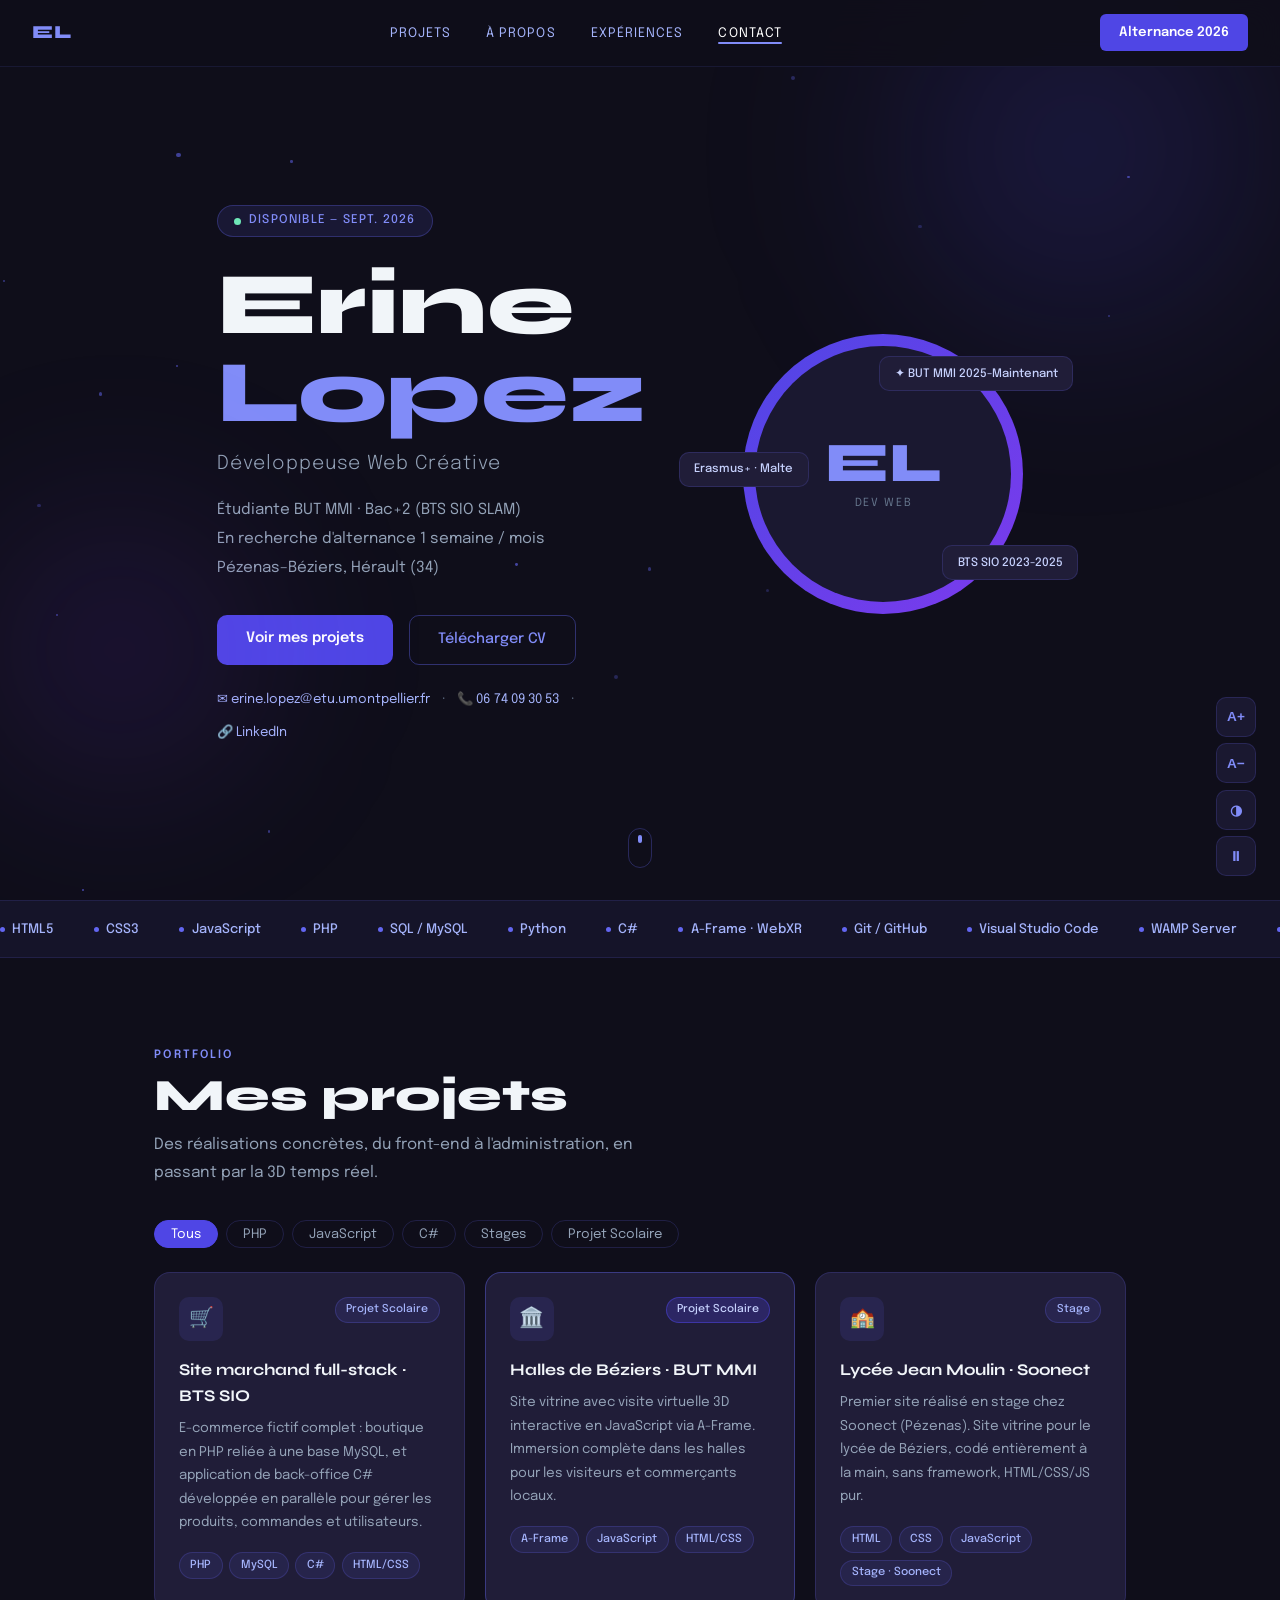
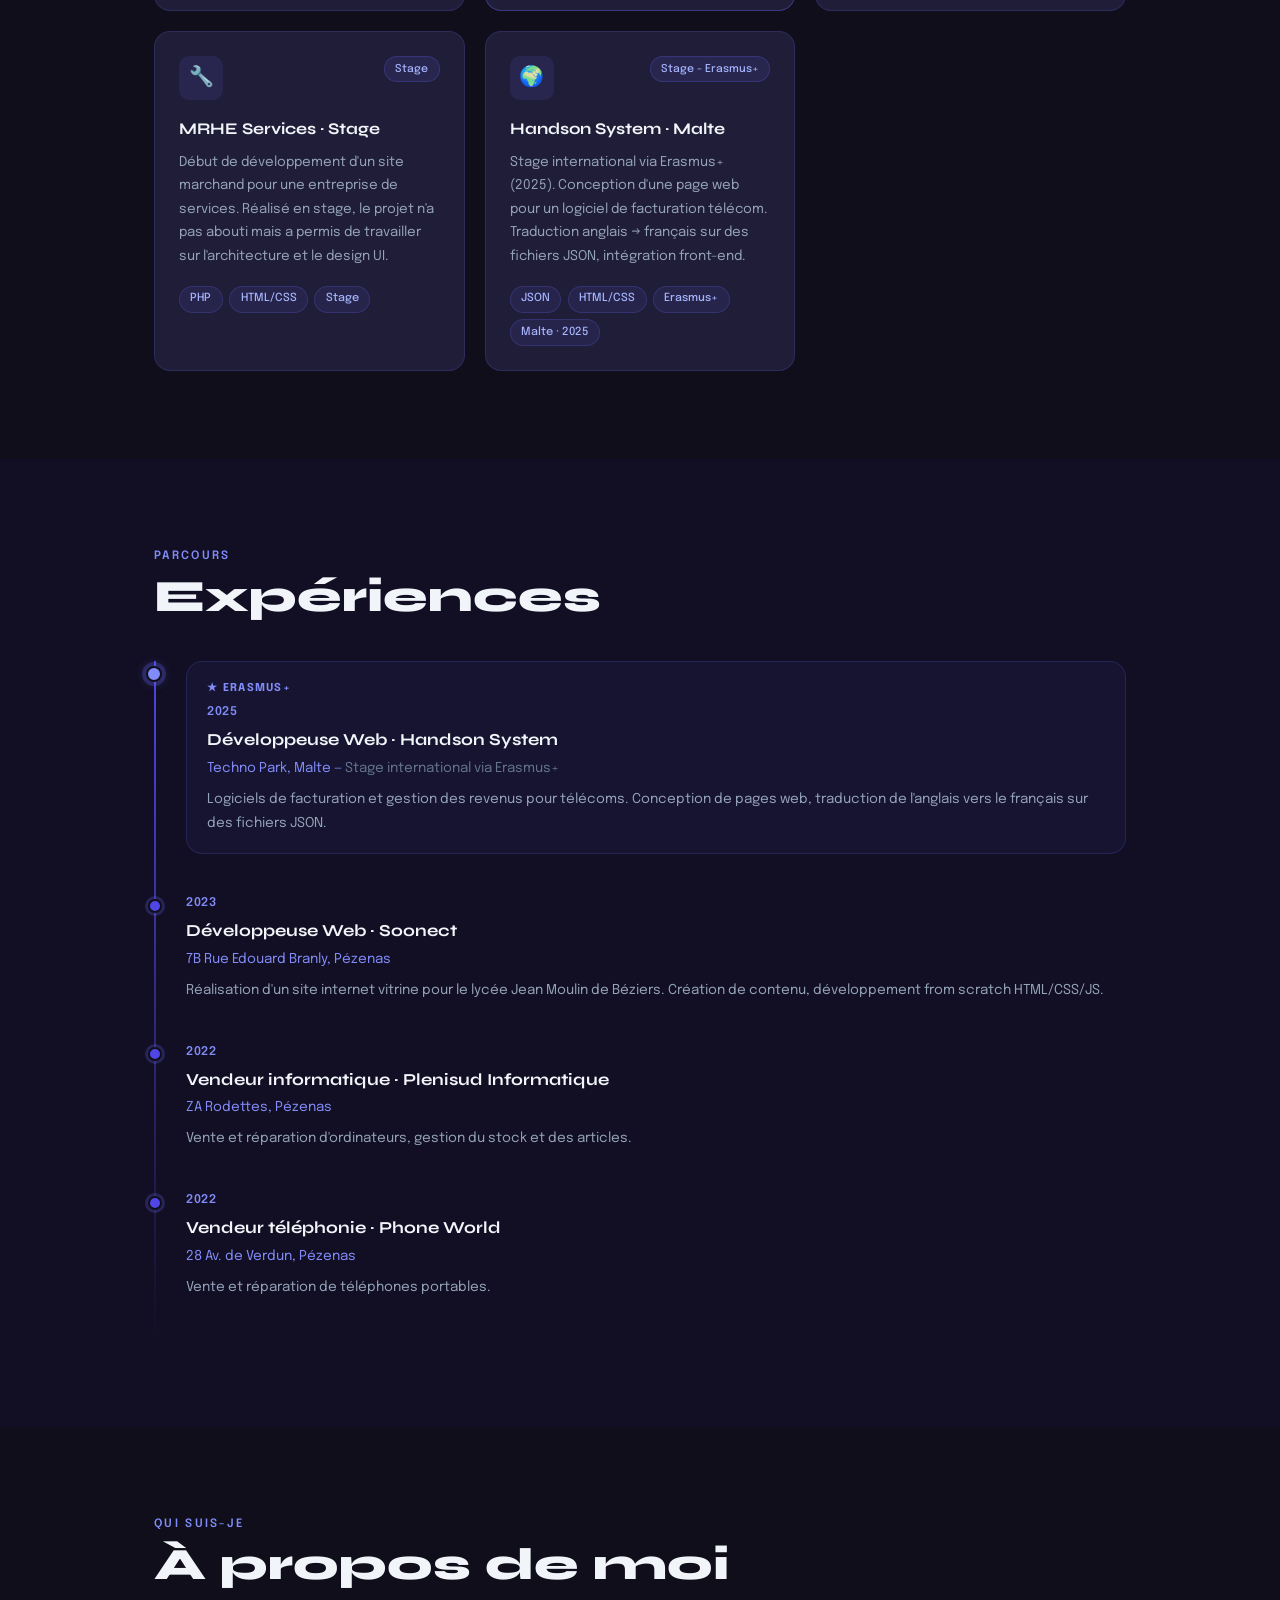
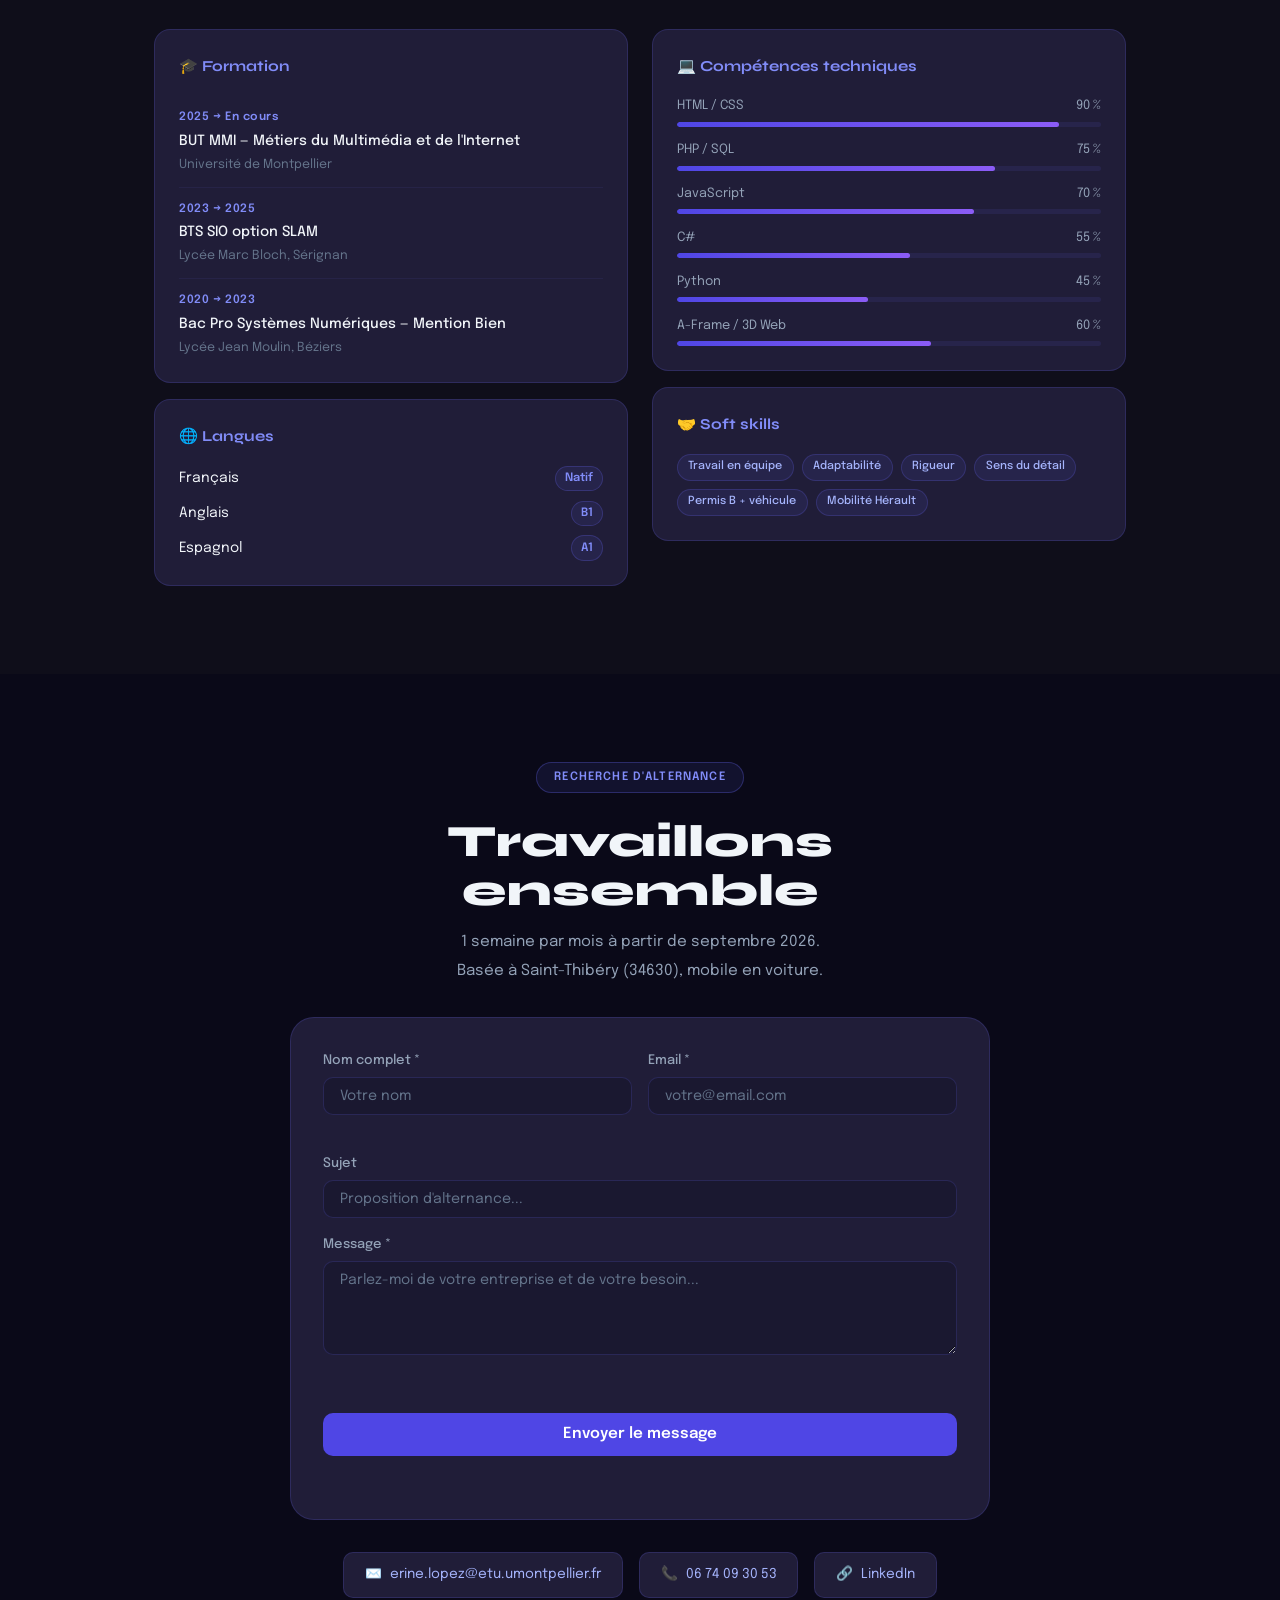
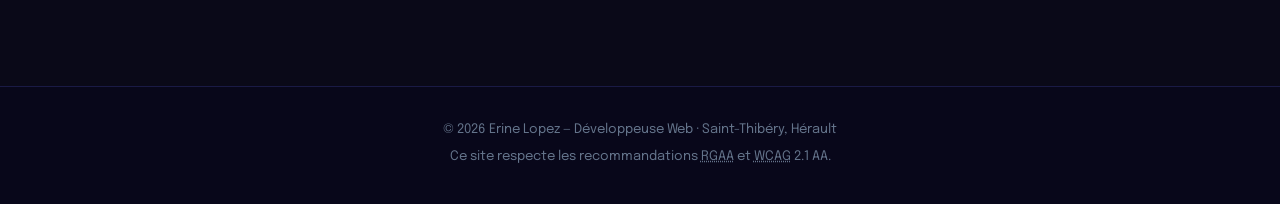
==== commit f256f6d1: "configure formspree contact form" ====
--- a/index.html
+++ b/index.html
@@ -443,7 +443,7 @@
 
           <!-- Formulaire de contact -->
           <div class="contact-form-wrap" aria-label="Formulaire de contact">
-            <form id="contact-form" action="https://formspree.io/f/REMPLACE_PAR_TON_ID" method="POST" novalidate>
+            <form id="contact-form" action="https://formspree.io/f/https://formspree.io/f/xzdkyznr" method="POST" novalidate>
               <div class="form-row">
                 <div class="form-group">
                   <label for="name">Nom complet <span aria-hidden="true">*</span><span class="sr-only">obligatoire</span></label>
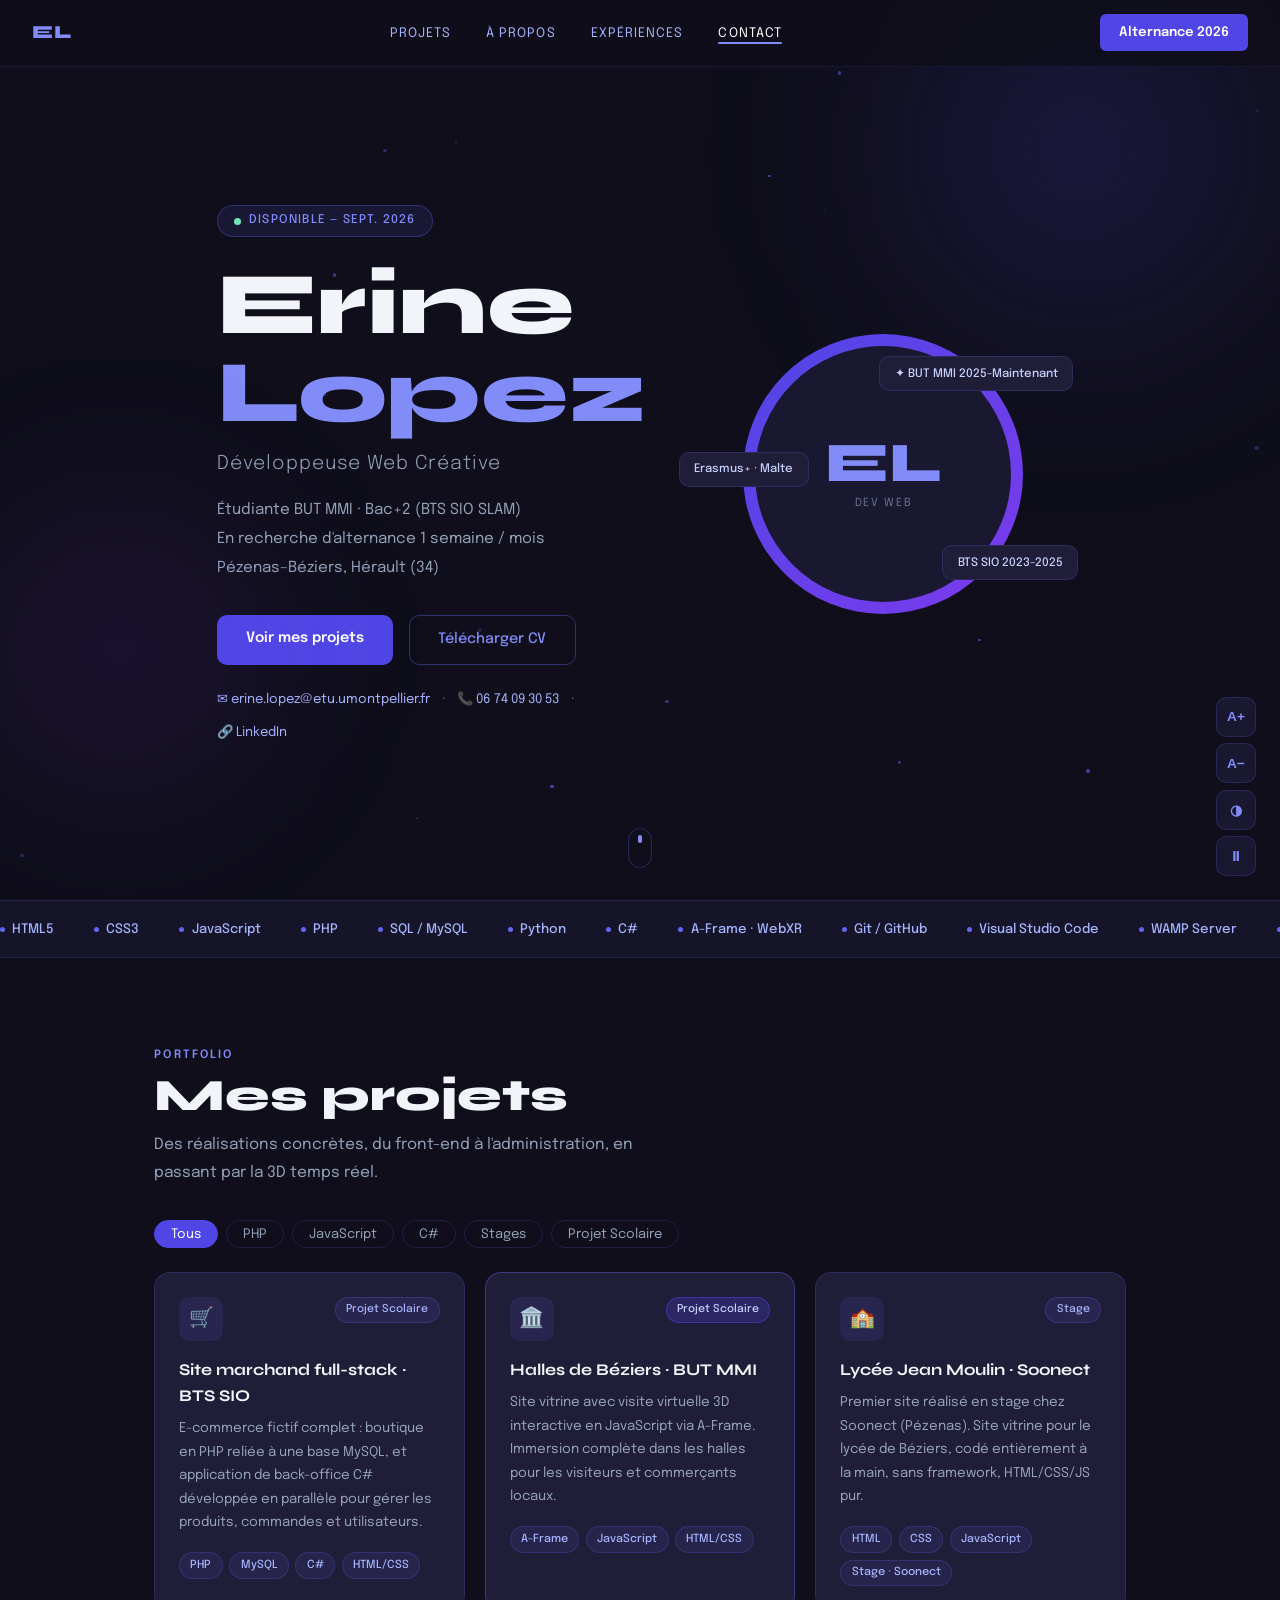
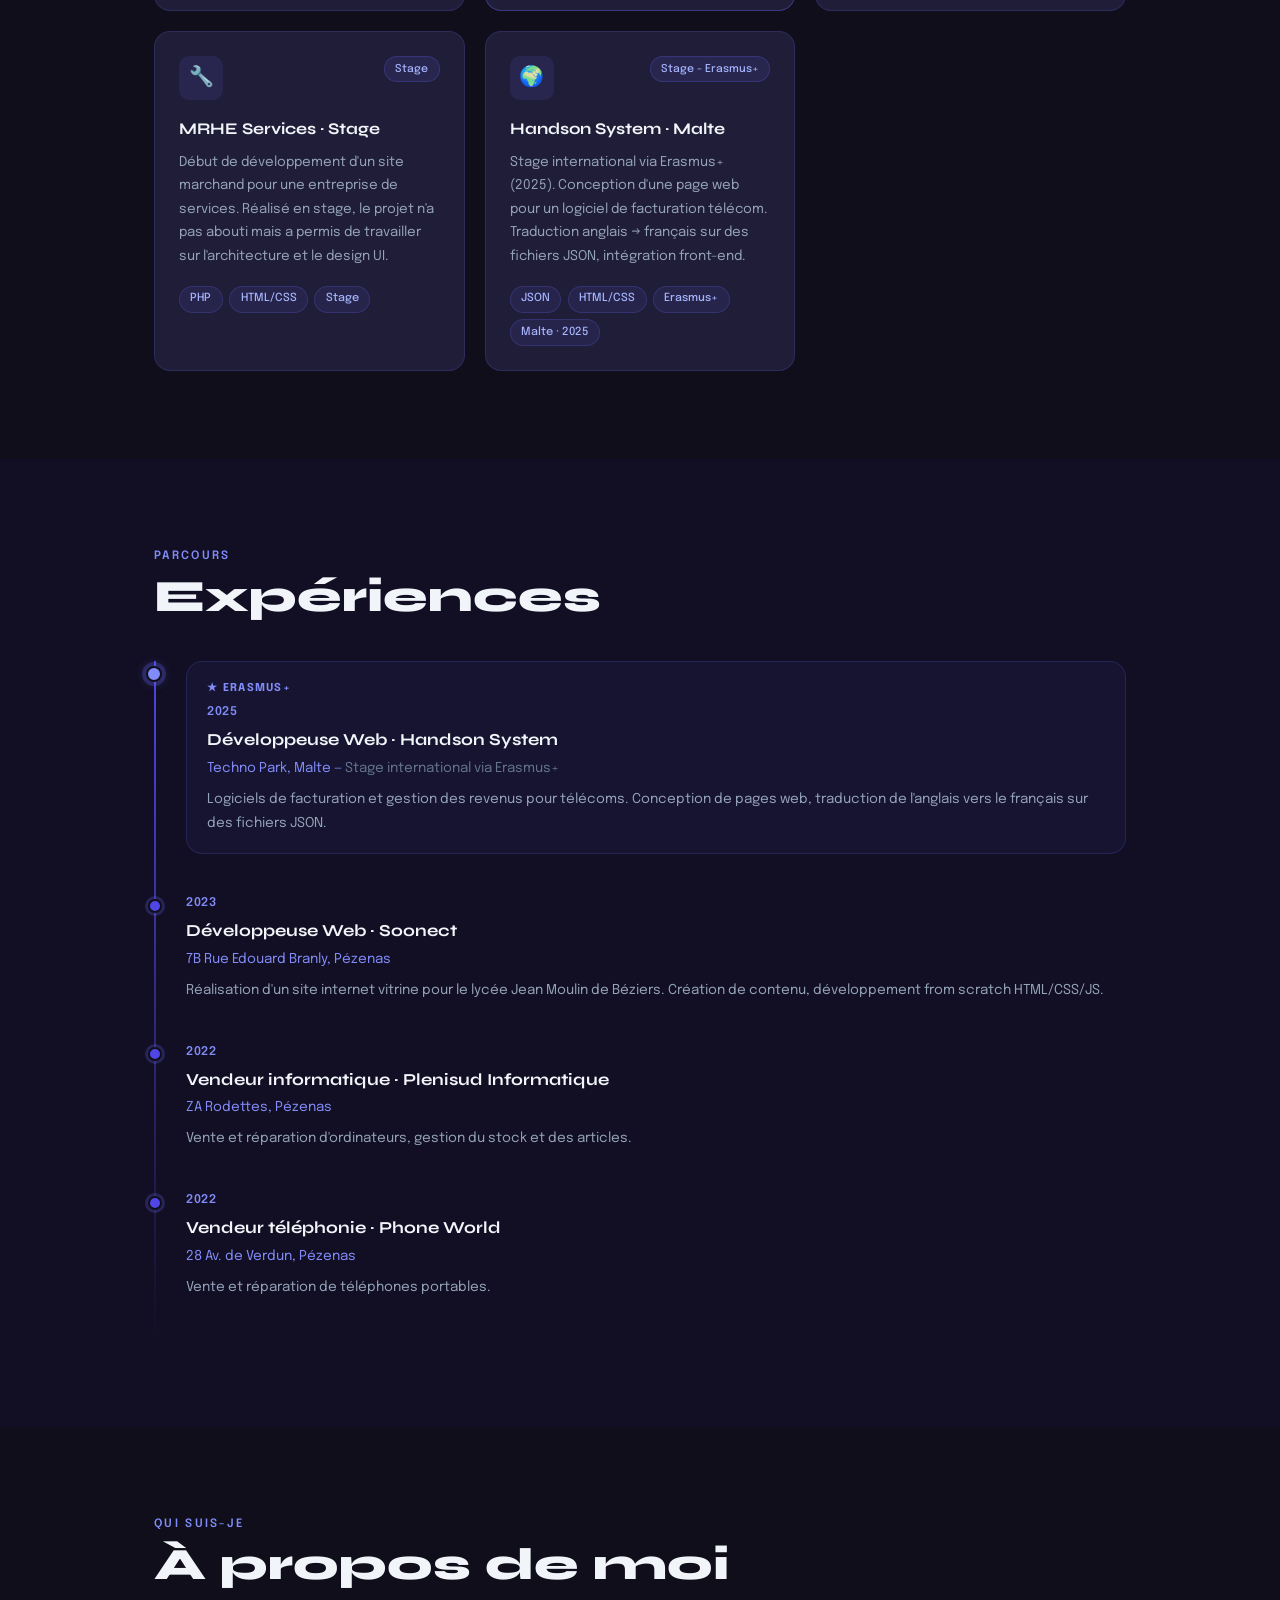
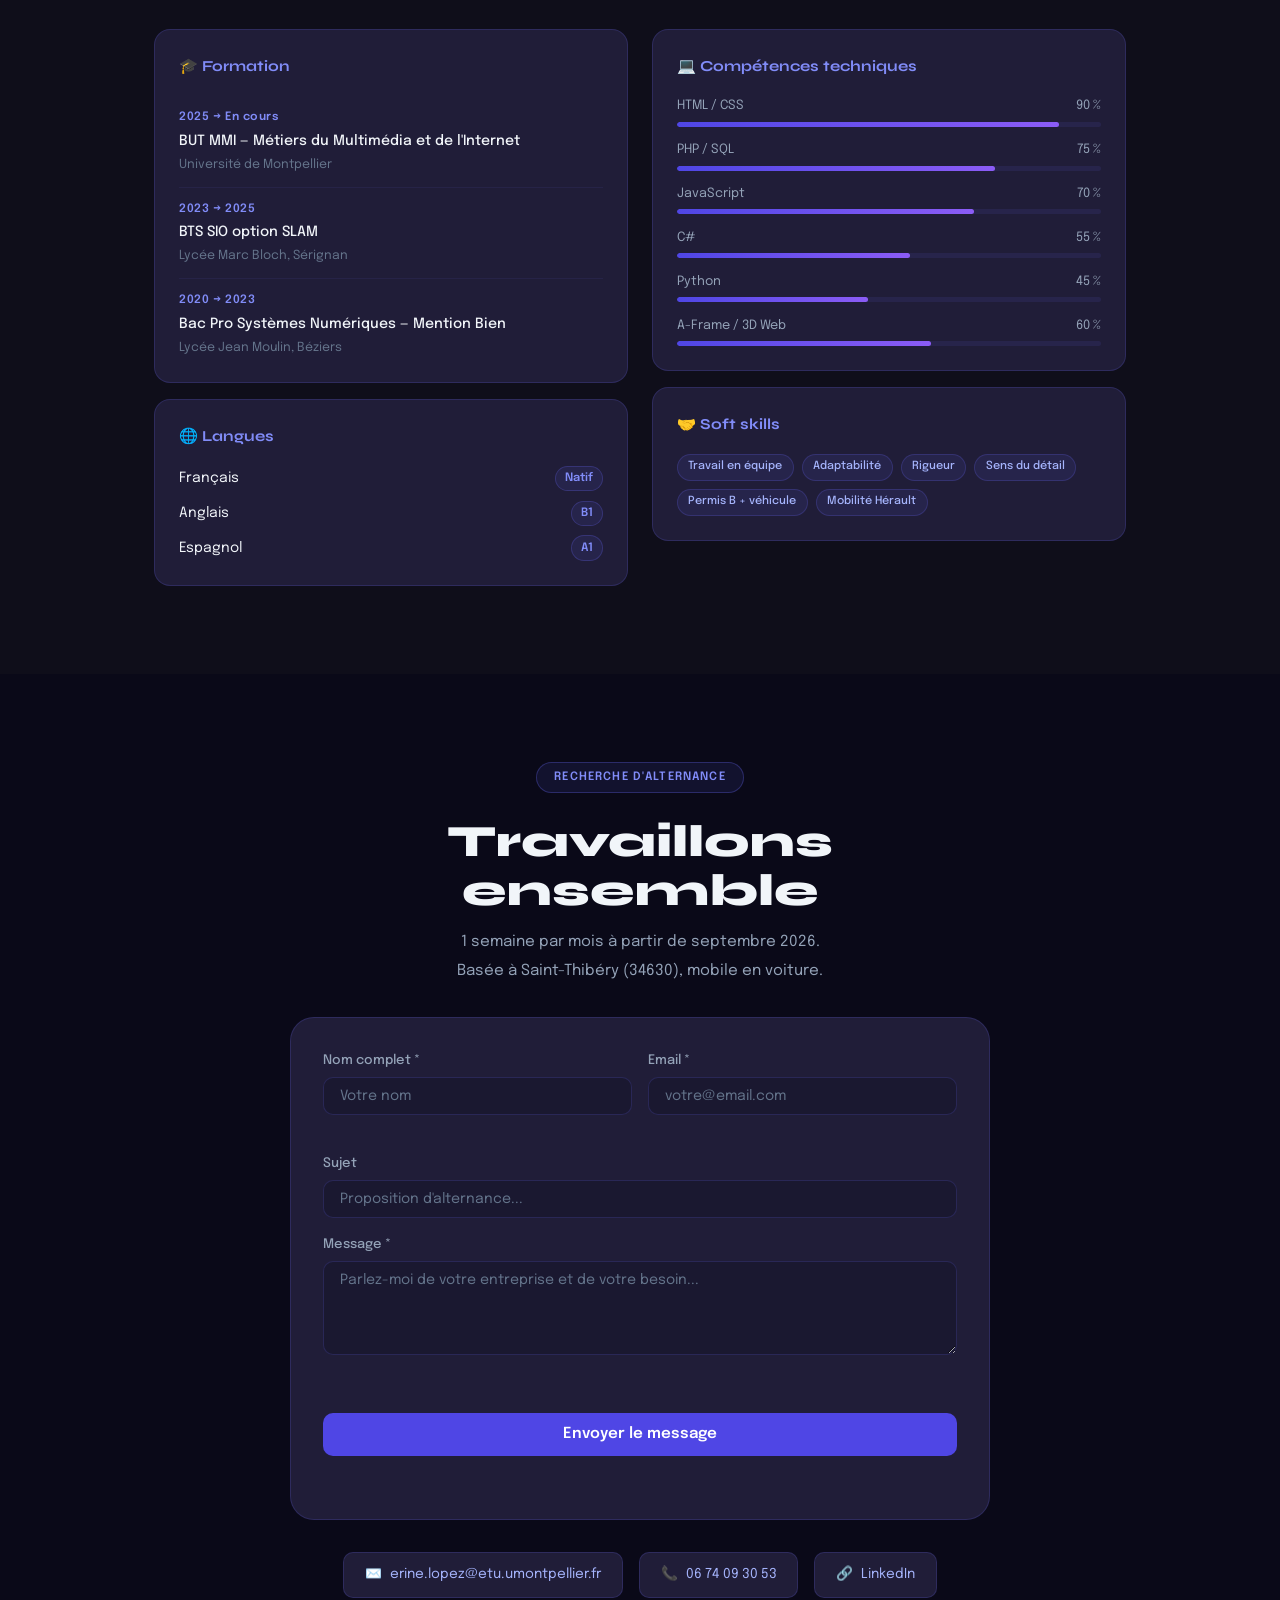
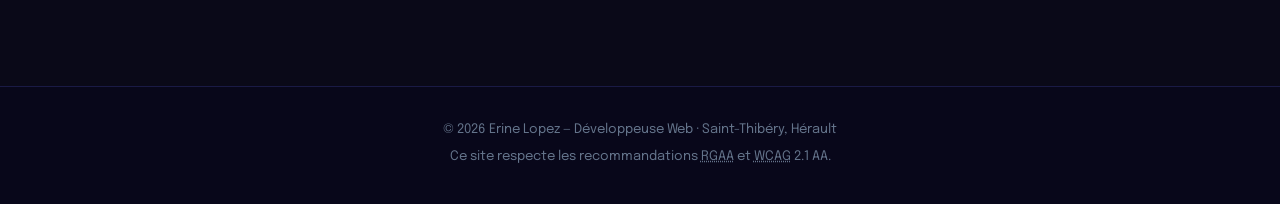
==== commit 657eab88: "url change" ====
--- a/index.html
+++ b/index.html
@@ -11,8 +11,7 @@
   <meta property="og:title" content="Erine Lopez — Développeuse Web" />
   <meta property="og:description" content="Portfolio — BUT MMI · BTS SIO SLAM · Alternance 2026" />
   <meta property="og:type" content="website" />
-  <meta property="og:url" content="https://erine-lopez.fr" />
-  <meta property="og:image" content="https://erine-lopez.fr/og-preview.png" />
+  <meta property="og:url" content="https://69d2dc343b0b3de3449075fb--admirable-nougat-9b2dc0.netlify.app/" />
   <meta name="twitter:card" content="summary_large_image" />
   <meta name="twitter:title" content="Erine Lopez — Développeuse Web" />
   <meta name="twitter:description" content="Portfolio — BUT MMI · BTS SIO SLAM · Alternance 2026" />
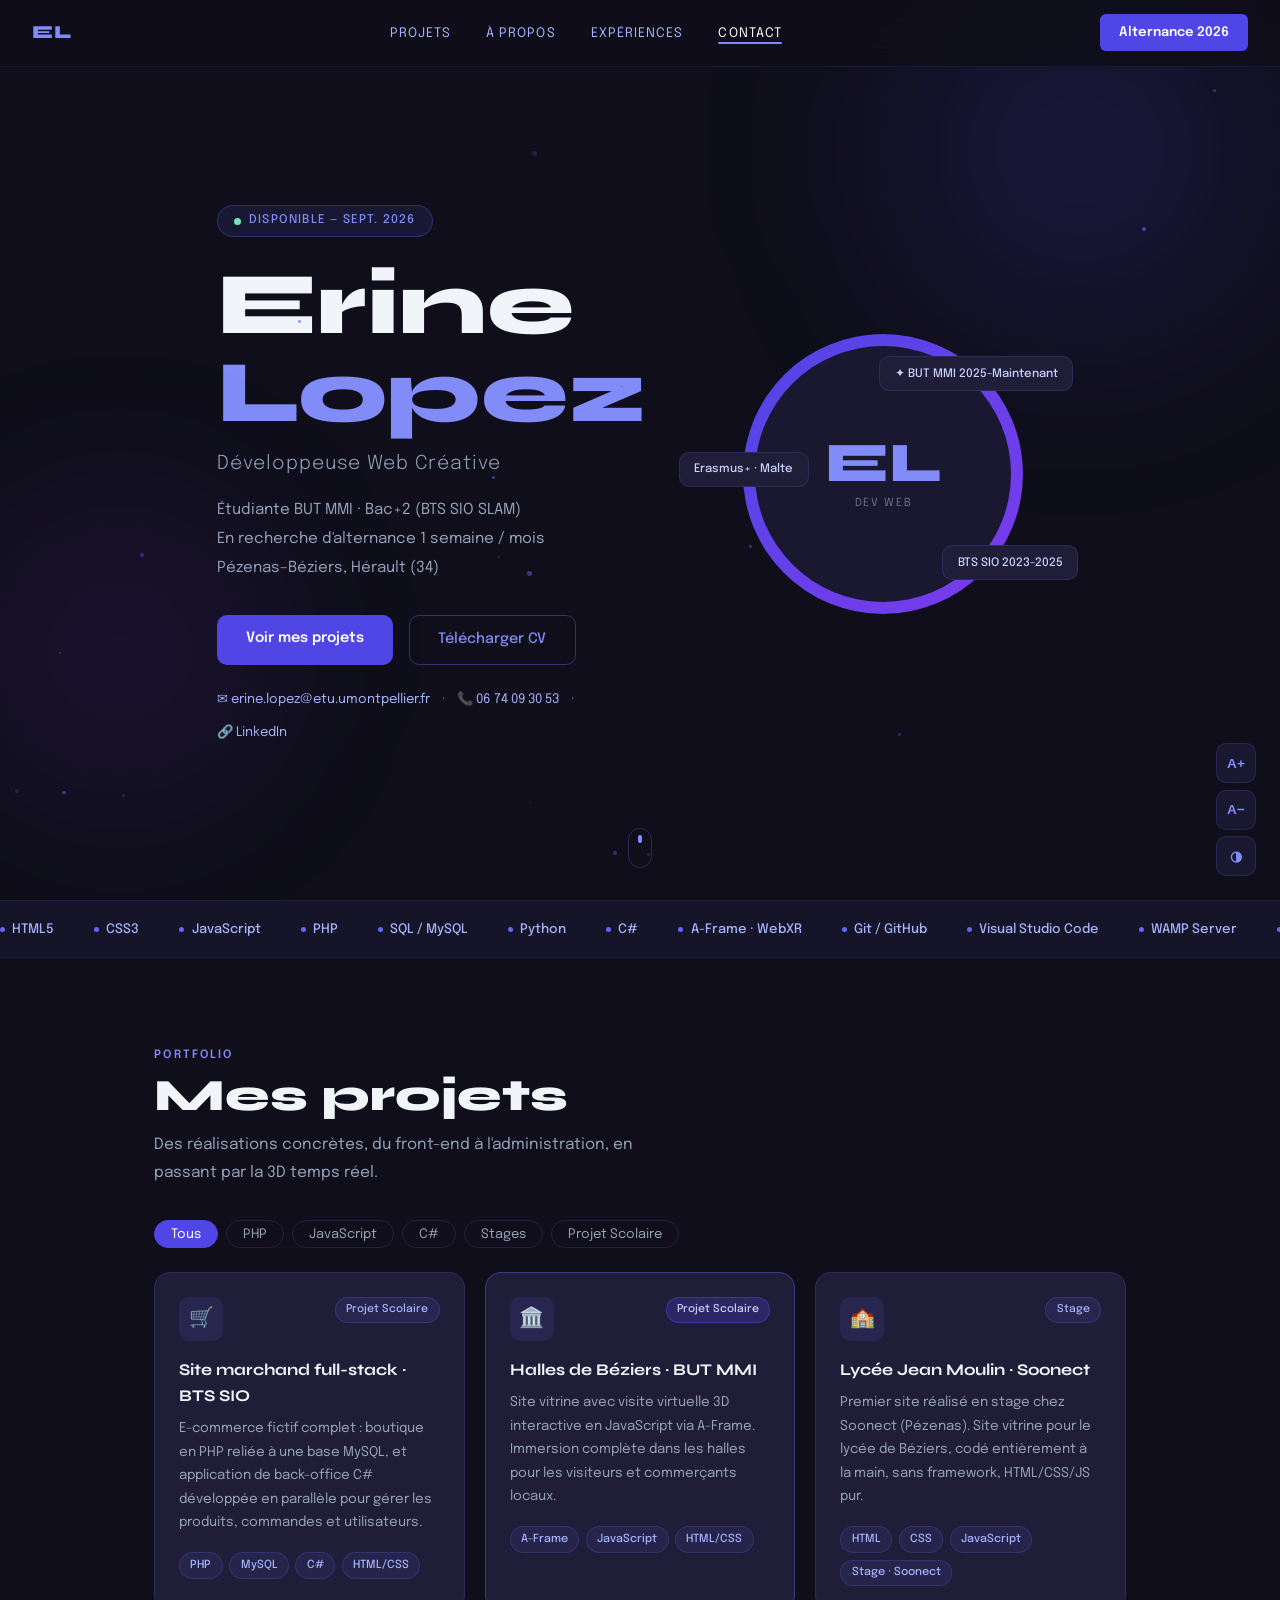
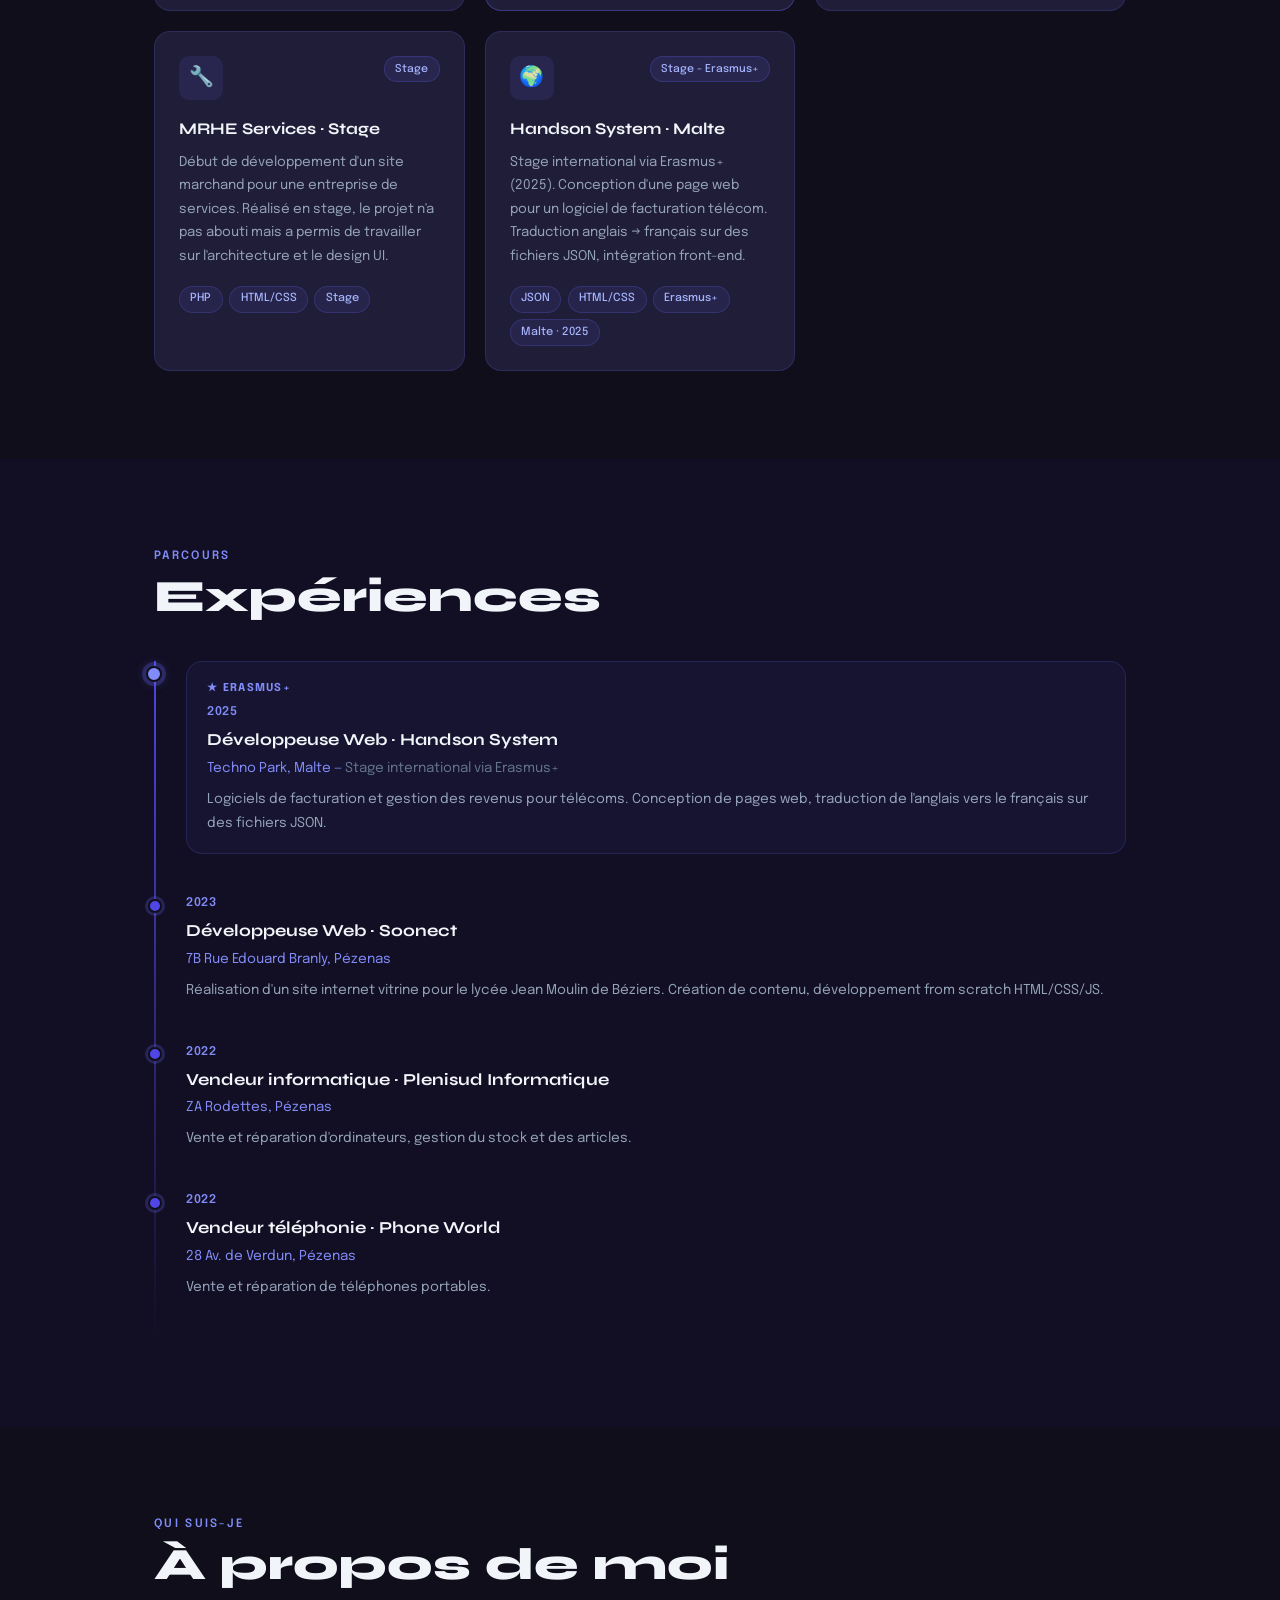
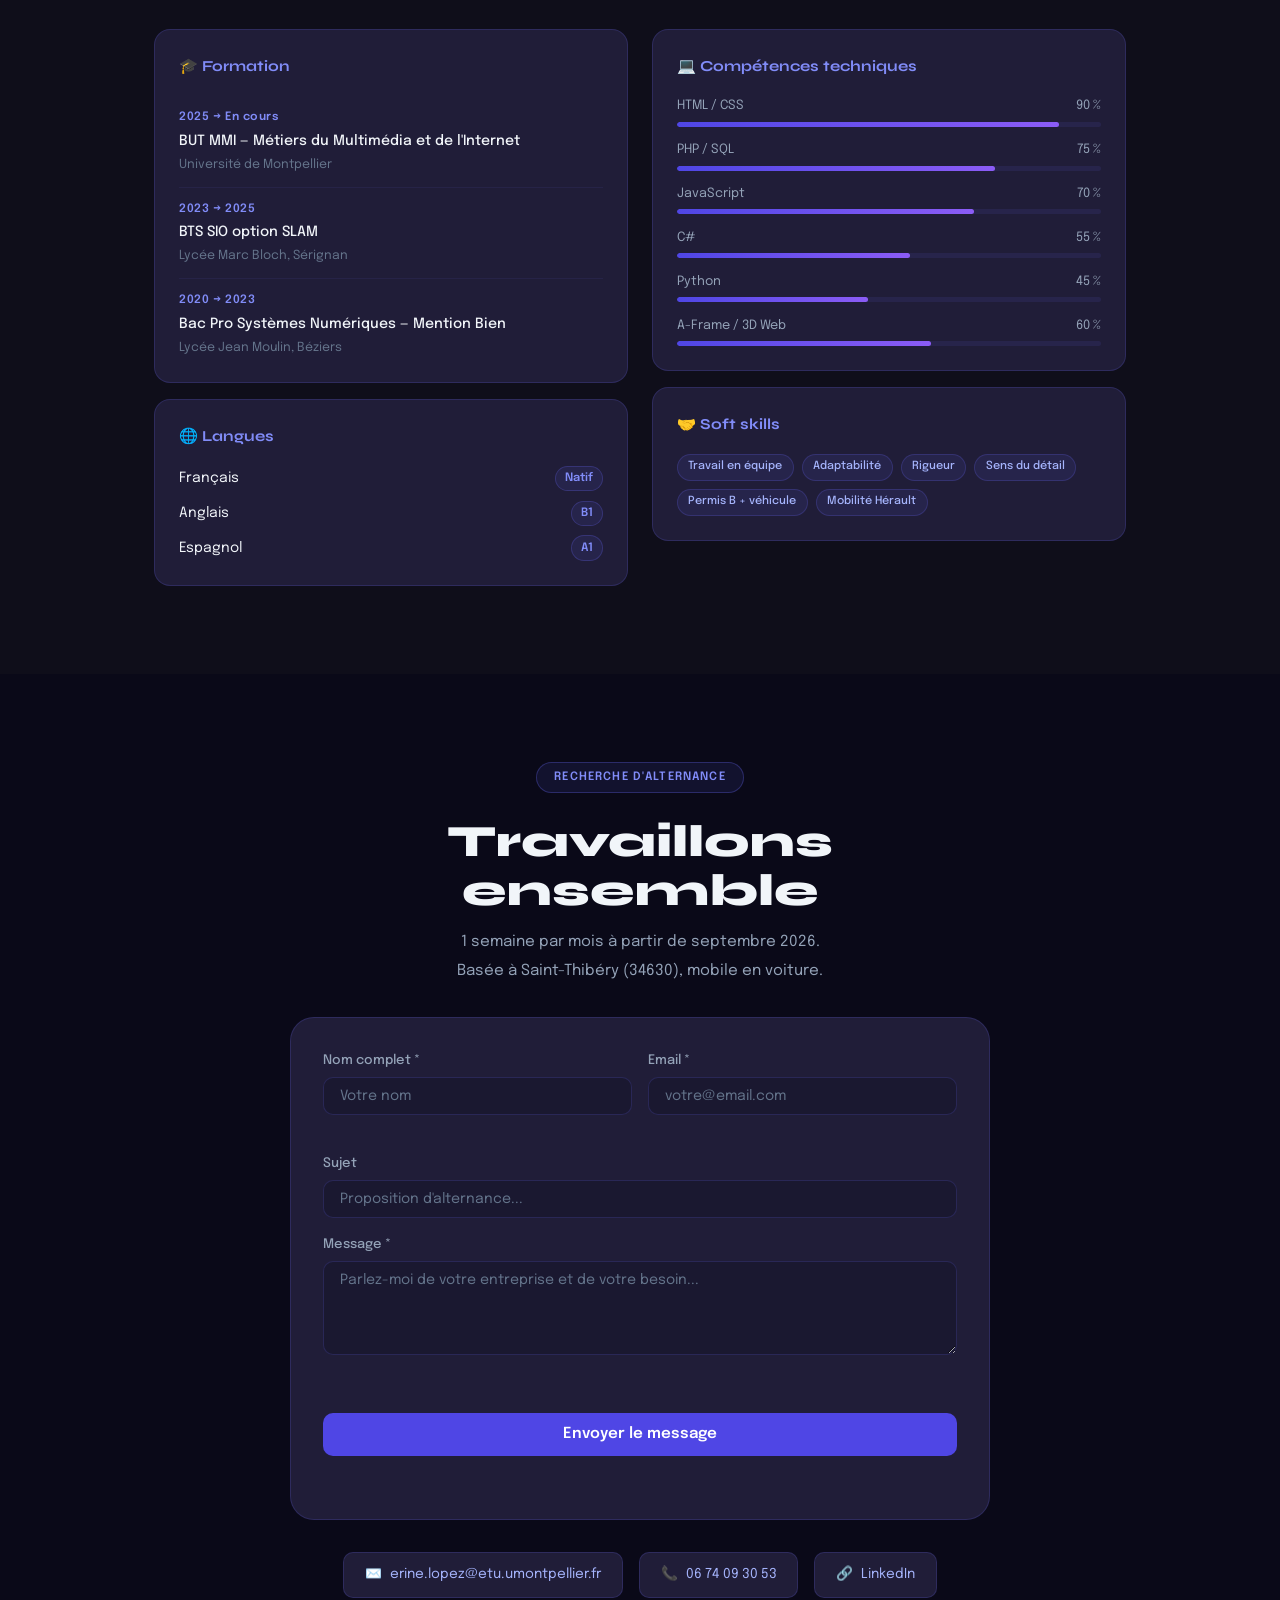
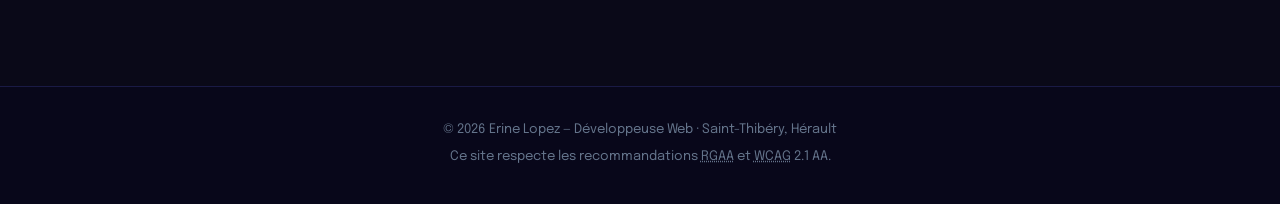
==== commit 53f6b54d: "Remove animation reduction button from a11y toolbar Removed button for reducing animations from acce" ====
--- a/index.html
+++ b/index.html
@@ -33,7 +33,6 @@
     <button id="btn-font-up" aria-label="Augmenter la taille du texte" title="Augmenter la taille du texte">A+</button>
     <button id="btn-font-down" aria-label="Diminuer la taille du texte" title="Diminuer la taille du texte">A−</button>
     <button id="btn-contrast" aria-label="Basculer le contraste élevé" title="Contraste élevé">◑</button>
-    <button id="btn-motion" aria-label="Réduire les animations" title="Réduire les animations">⏸</button>
   </div>
 
   <!-- ===== NAVIGATION ===== -->
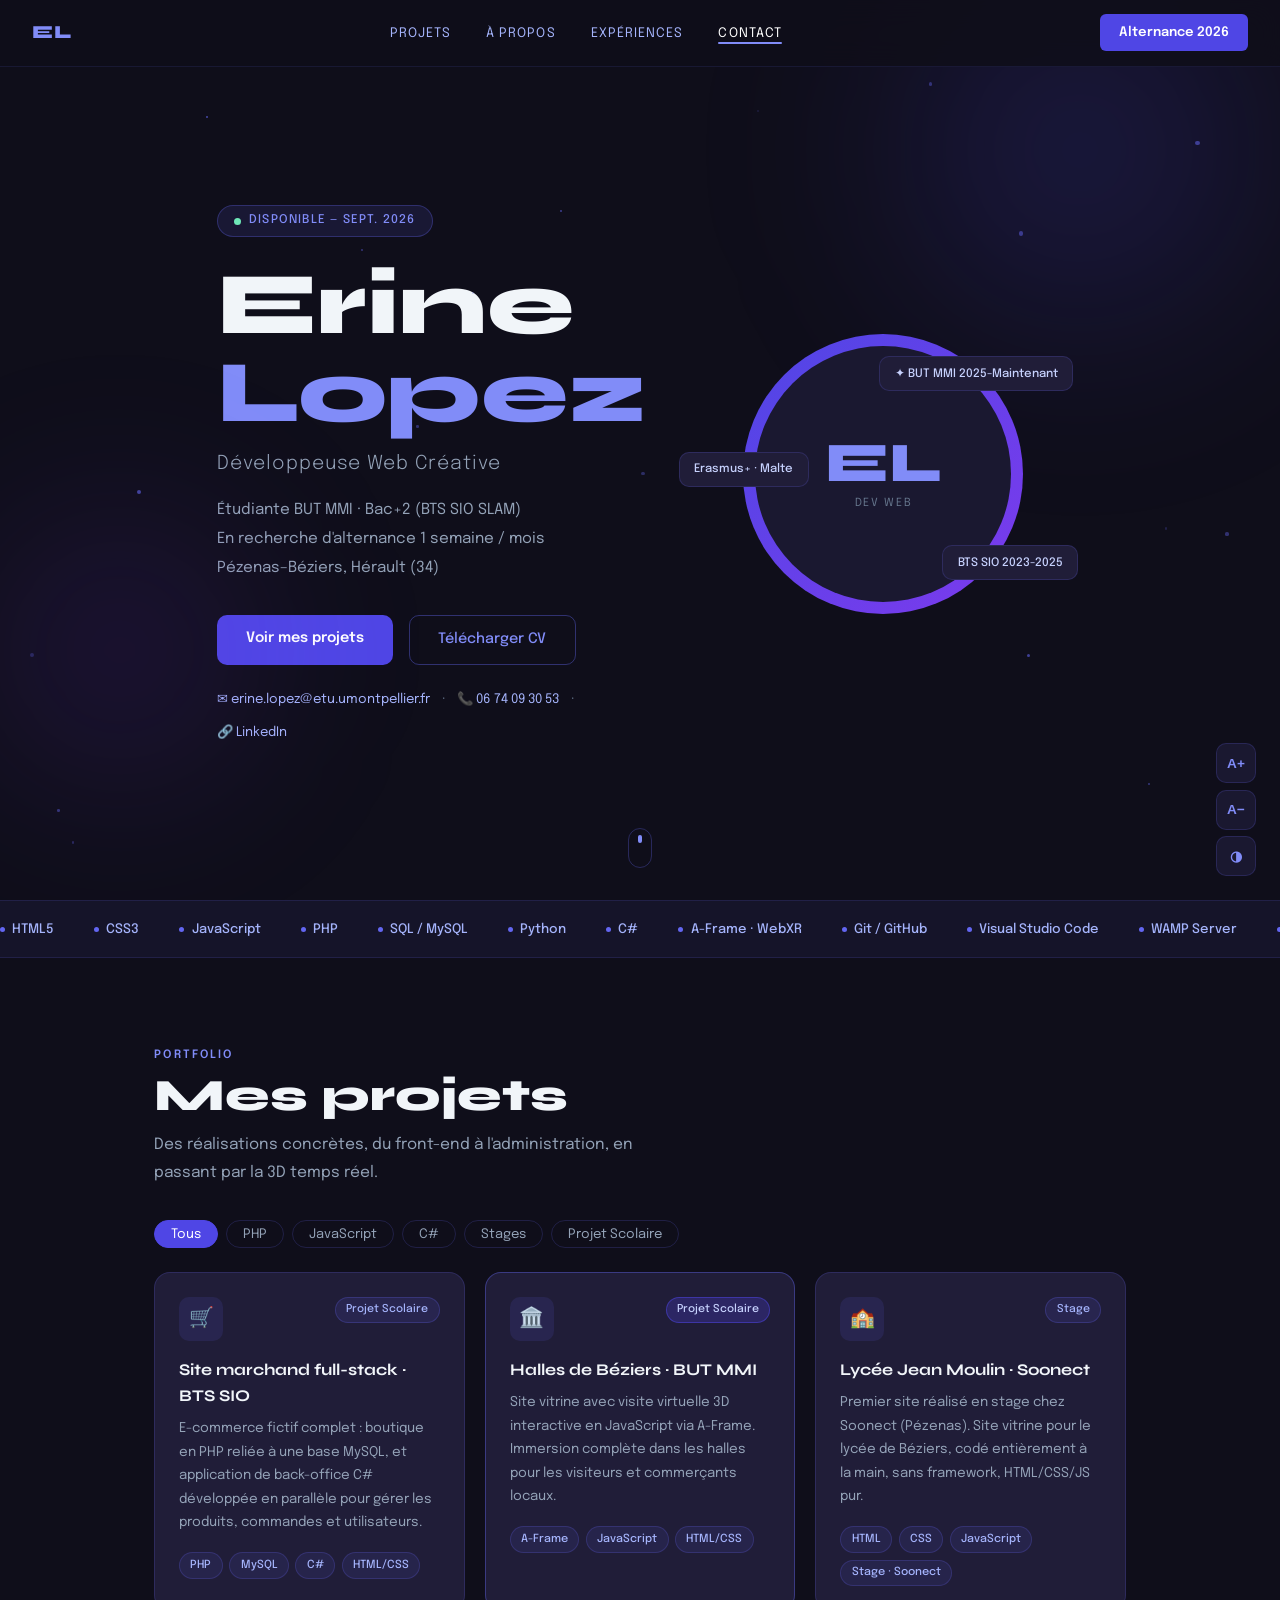
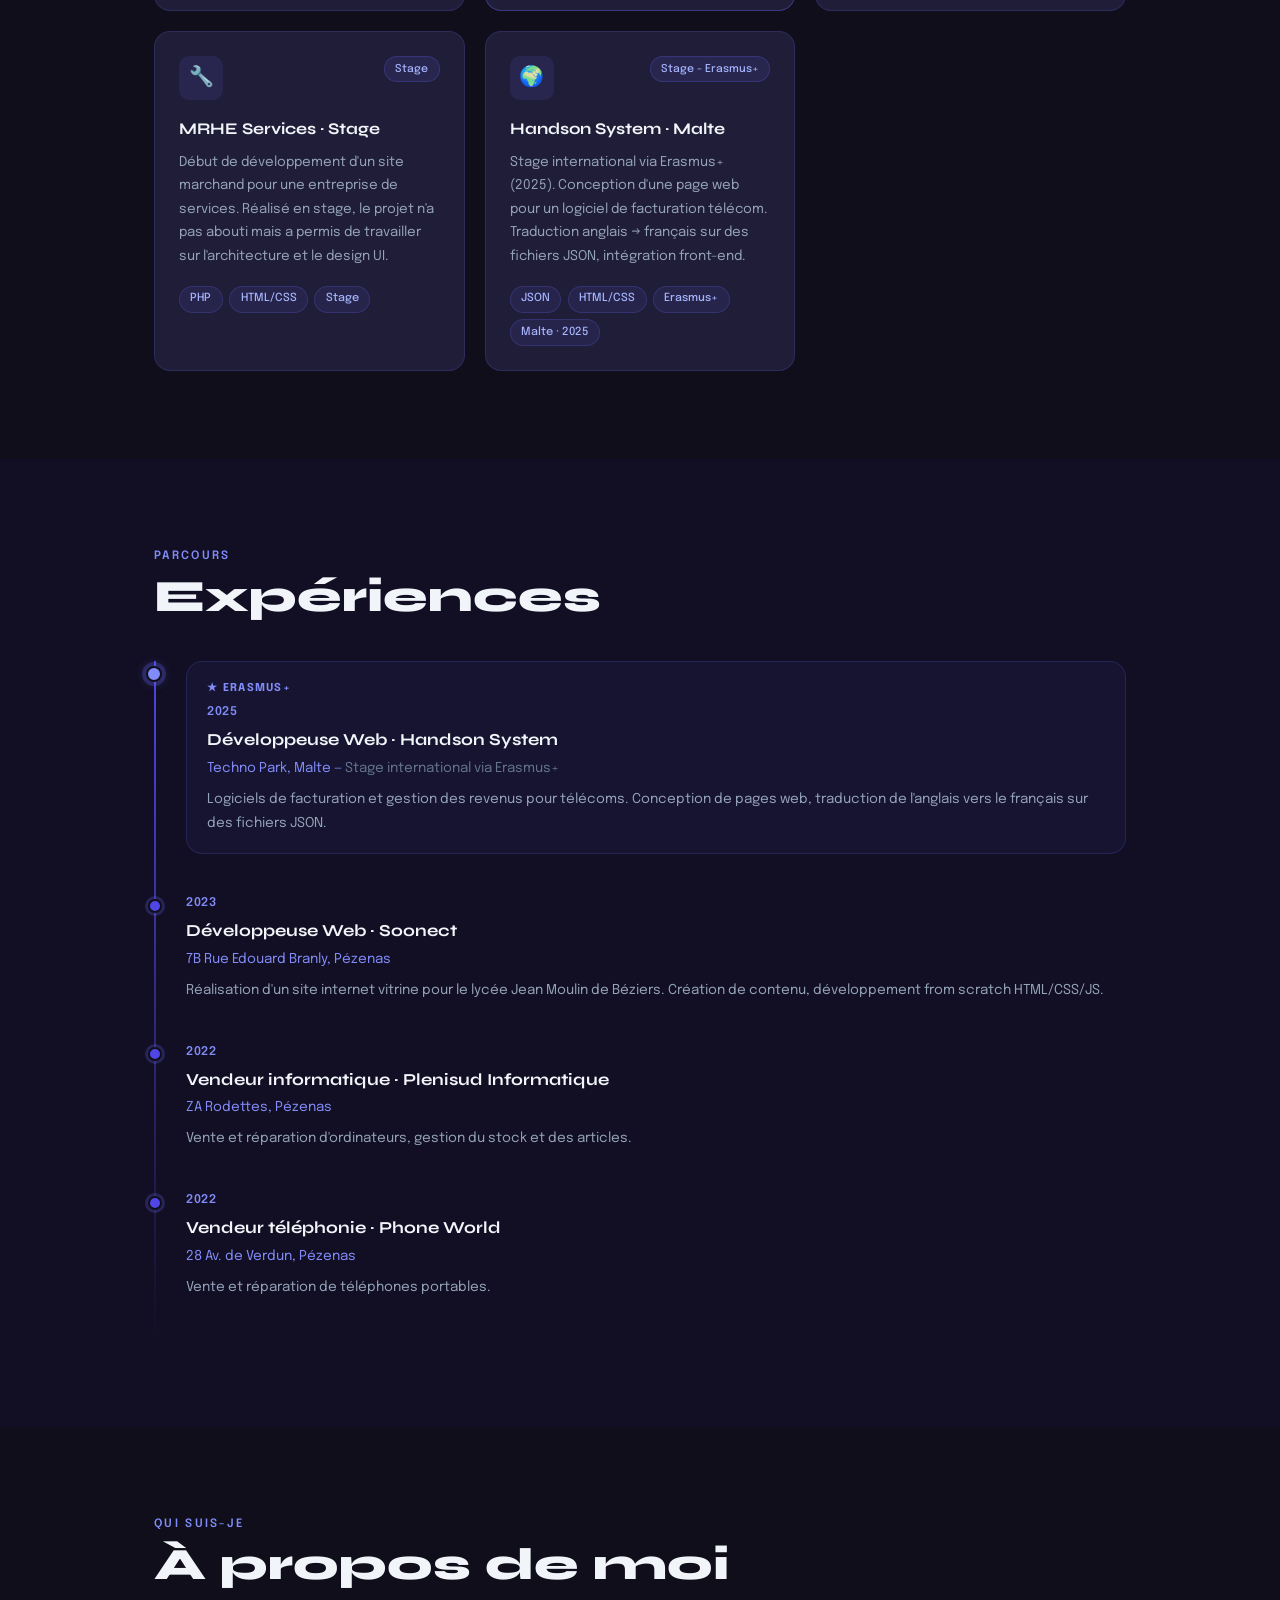
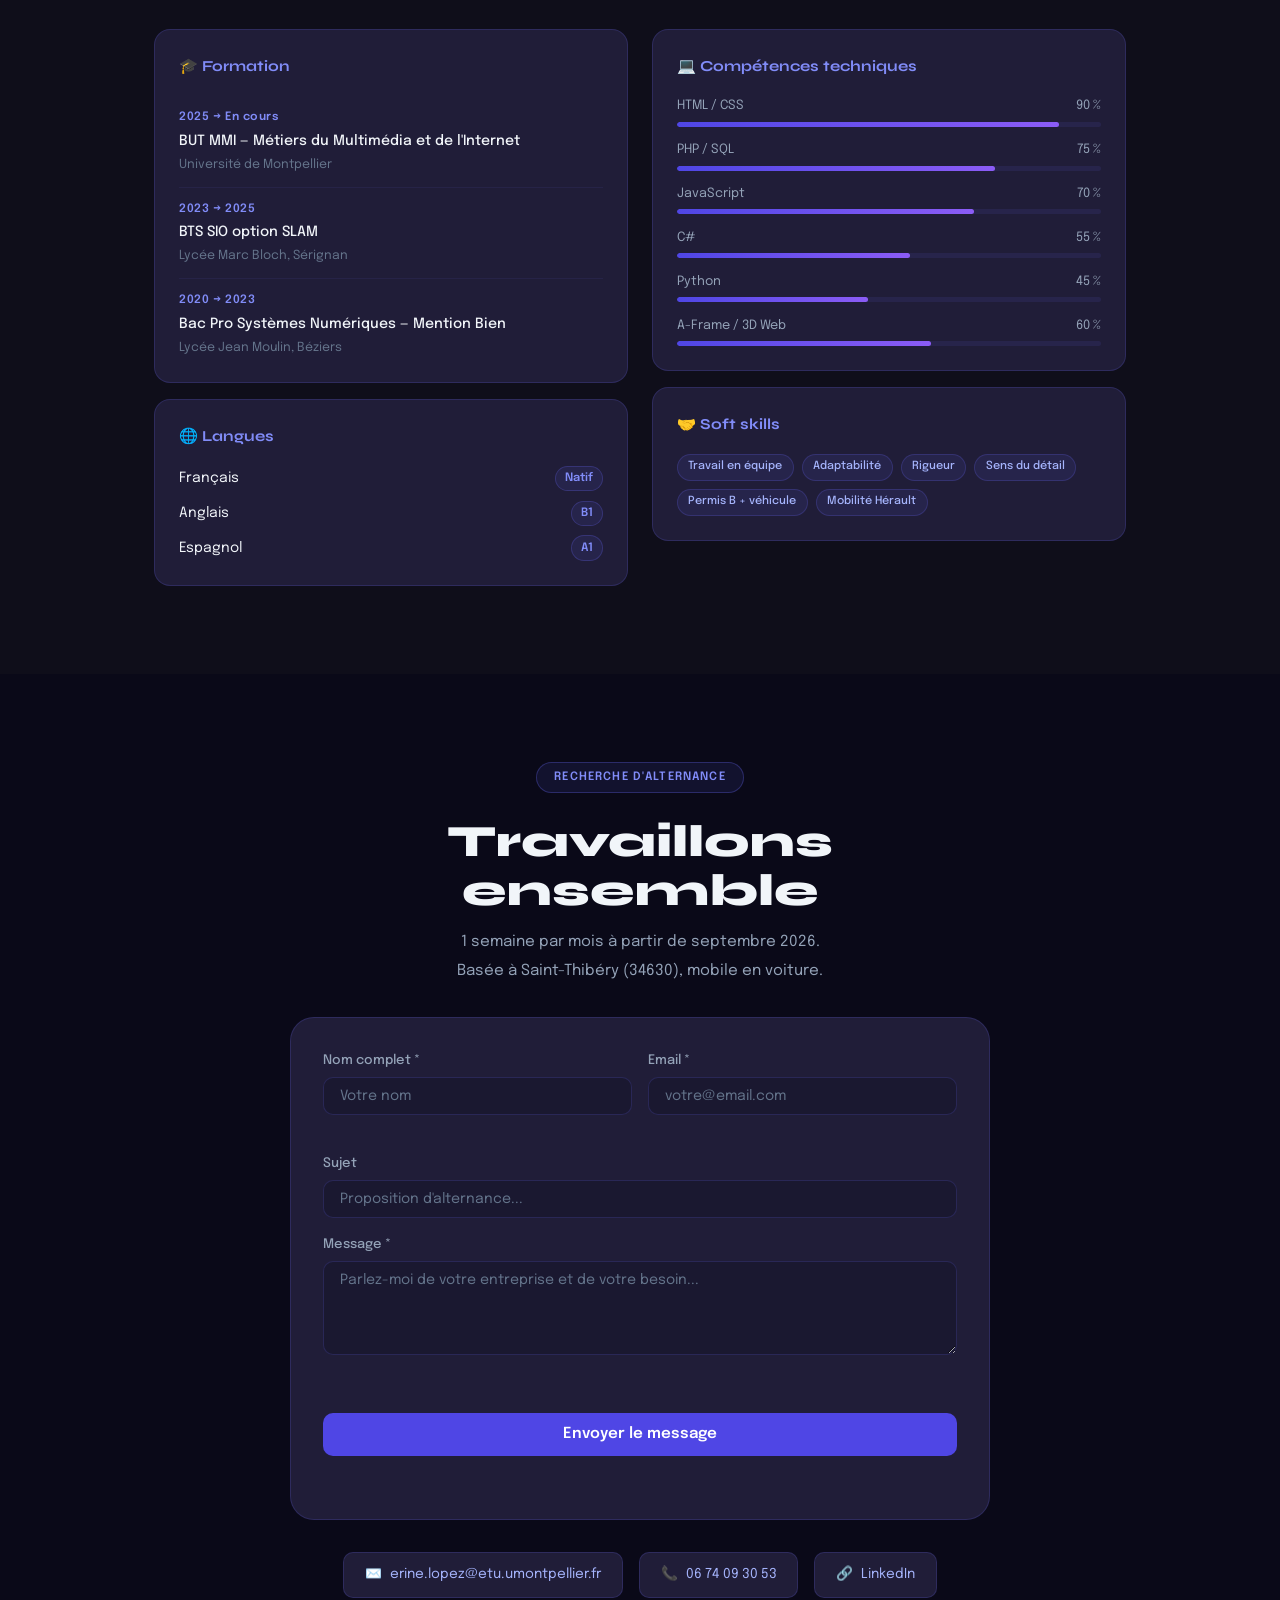
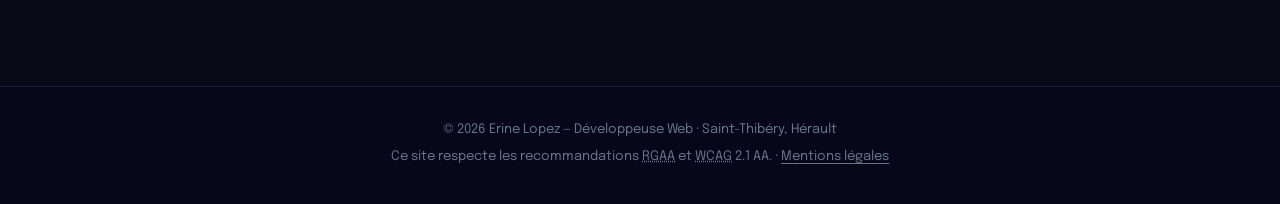
==== commit a92fcf21: "Correction animations trop rapides" ====
--- a/index.html
+++ b/index.html
@@ -441,7 +441,7 @@
 
           <!-- Formulaire de contact -->
           <div class="contact-form-wrap" aria-label="Formulaire de contact">
-            <form id="contact-form" action="https://formspree.io/f/https://formspree.io/f/xzdkyznr" method="POST" novalidate>
+            <form id="contact-form" action="https://formspree.io/f/xzdkyznr" method="POST" novalidate>
               <div class="form-row">
                 <div class="form-group">
                   <label for="name">Nom complet <span aria-hidden="true">*</span><span class="sr-only">obligatoire</span></label>
@@ -505,6 +505,7 @@
       <p class="footer-a11y">
         Ce site respecte les recommandations <abbr title="Référentiel Général d'Amélioration de l'Accessibilité">RGAA</abbr>
         et <abbr title="Web Content Accessibility Guidelines">WCAG</abbr> 2.1 AA.
+        · <a href="mentions-legales.html" style="color:inherit;text-decoration:underline;text-underline-offset:3px;">Mentions légales</a>
       </p>
     </div>
   </footer>
--- a/css/style.css
+++ b/css/style.css
@@ -342,9 +342,9 @@
   padding: 0.45rem 0.9rem; font-size: 0.73rem; color: var(--indigo-200);
   white-space: nowrap; font-weight: 500;
 }
-.fb1 { top: 8%; right: -10px; animation: float 3s ease-in-out infinite; }
-.fb2 { top: 42%; left: -25px; animation: float 3s ease-in-out infinite 1s; }
-.fb3 { bottom: 12%; right: -15px; animation: float 3s ease-in-out infinite 2s; }
+.fb1 { top: 8%; right: -10px; animation: float 6s ease-in-out infinite; }
+.fb2 { top: 42%; left: -25px; animation: float 6s ease-in-out infinite 2s; }
+.fb3 { bottom: 12%; right: -15px; animation: float 6s ease-in-out infinite 4s; }
 @keyframes float { 0%,100%{transform:translateY(0);} 50%{transform:translateY(-10px);} }
 
 .hero-scroll {
@@ -354,7 +354,7 @@
 }
 .hero-scroll span {
   width: 4px; height: 8px; background: var(--indigo-400); border-radius: 99px;
-  animation: scroll-indicator 2s infinite;
+  animation: scroll-indicator 3s infinite;
 }
 @keyframes scroll-indicator { 0%{opacity:1;transform:translateY(0)} 100%{opacity:0;transform:translateY(14px)} }
 
@@ -369,7 +369,7 @@
 }
 .skills-inner {
   display: flex; gap: 2.5rem; width: max-content;
-  animation: scroll-strip 22s linear infinite;
+  animation: scroll-strip 44s linear infinite;
 }
 @keyframes scroll-strip { from{transform:translateX(0);} to{transform:translateX(-50%);} }
 .skill-chip {
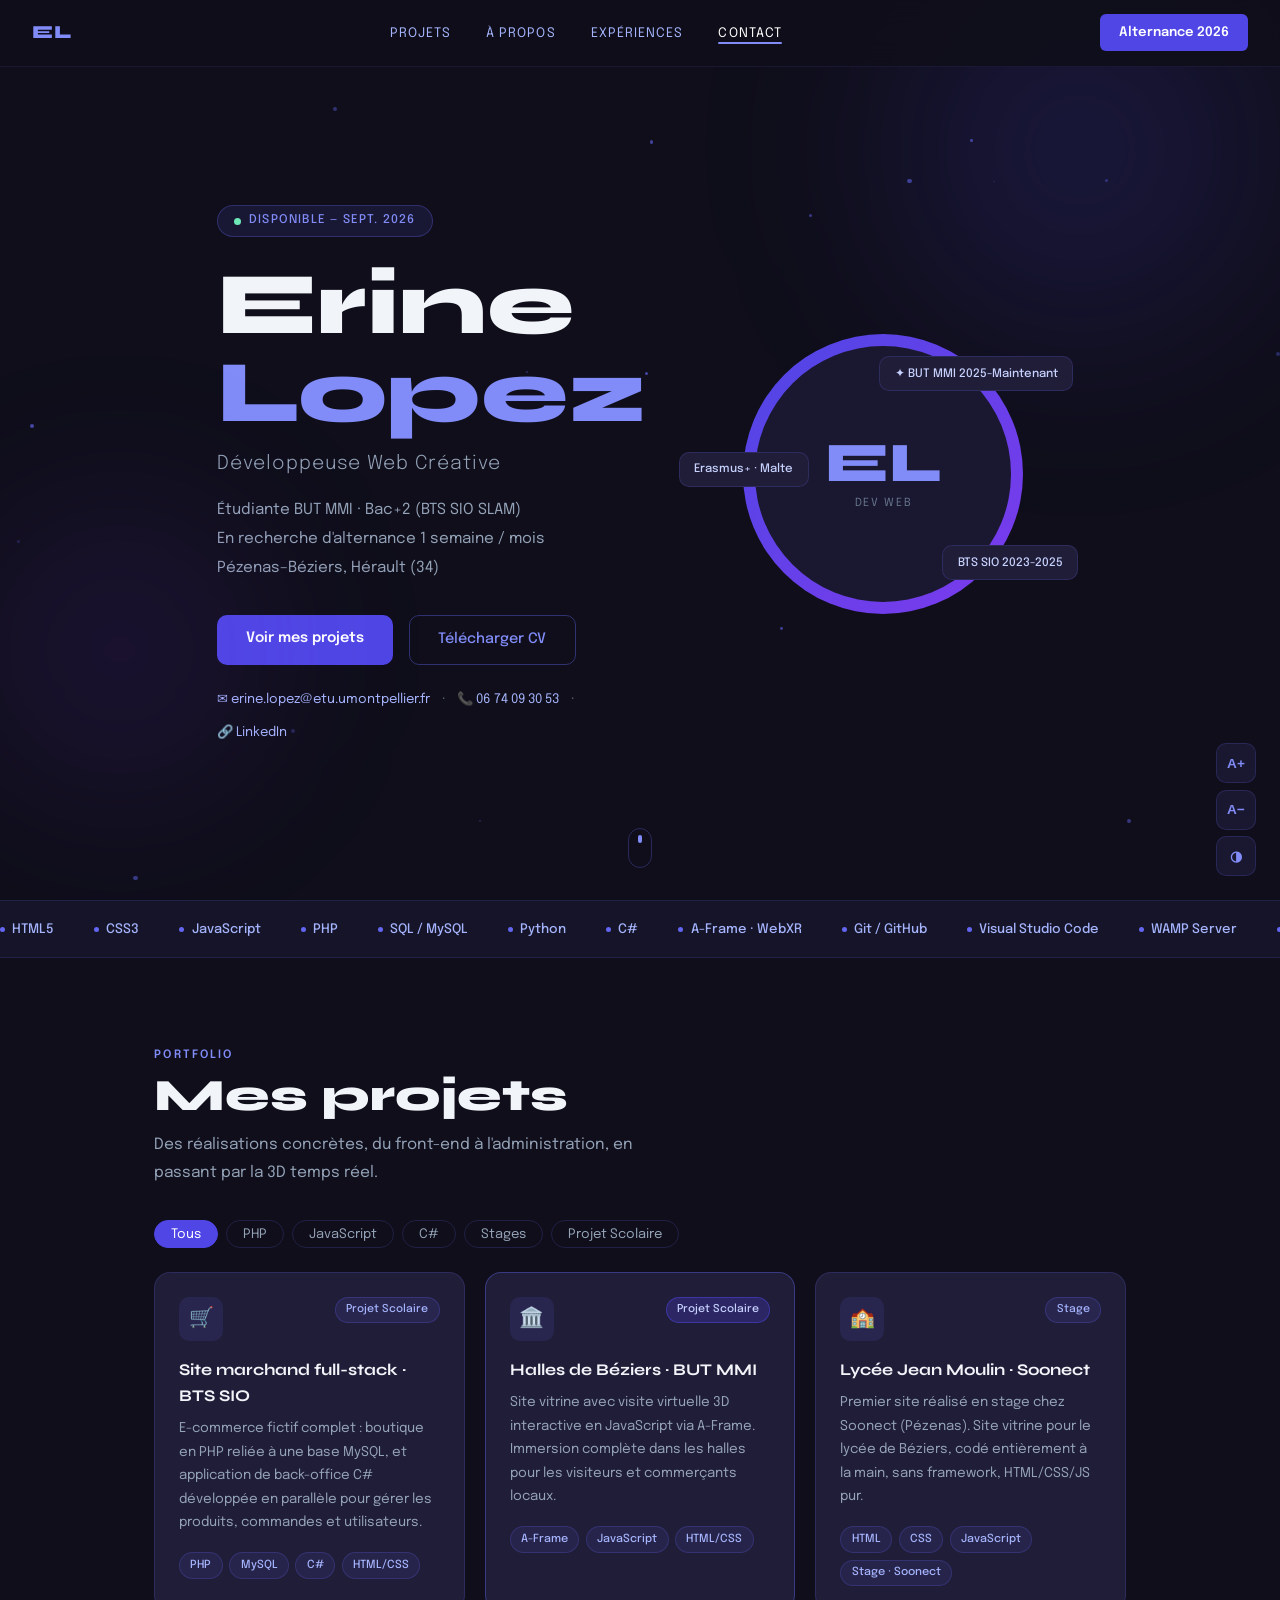
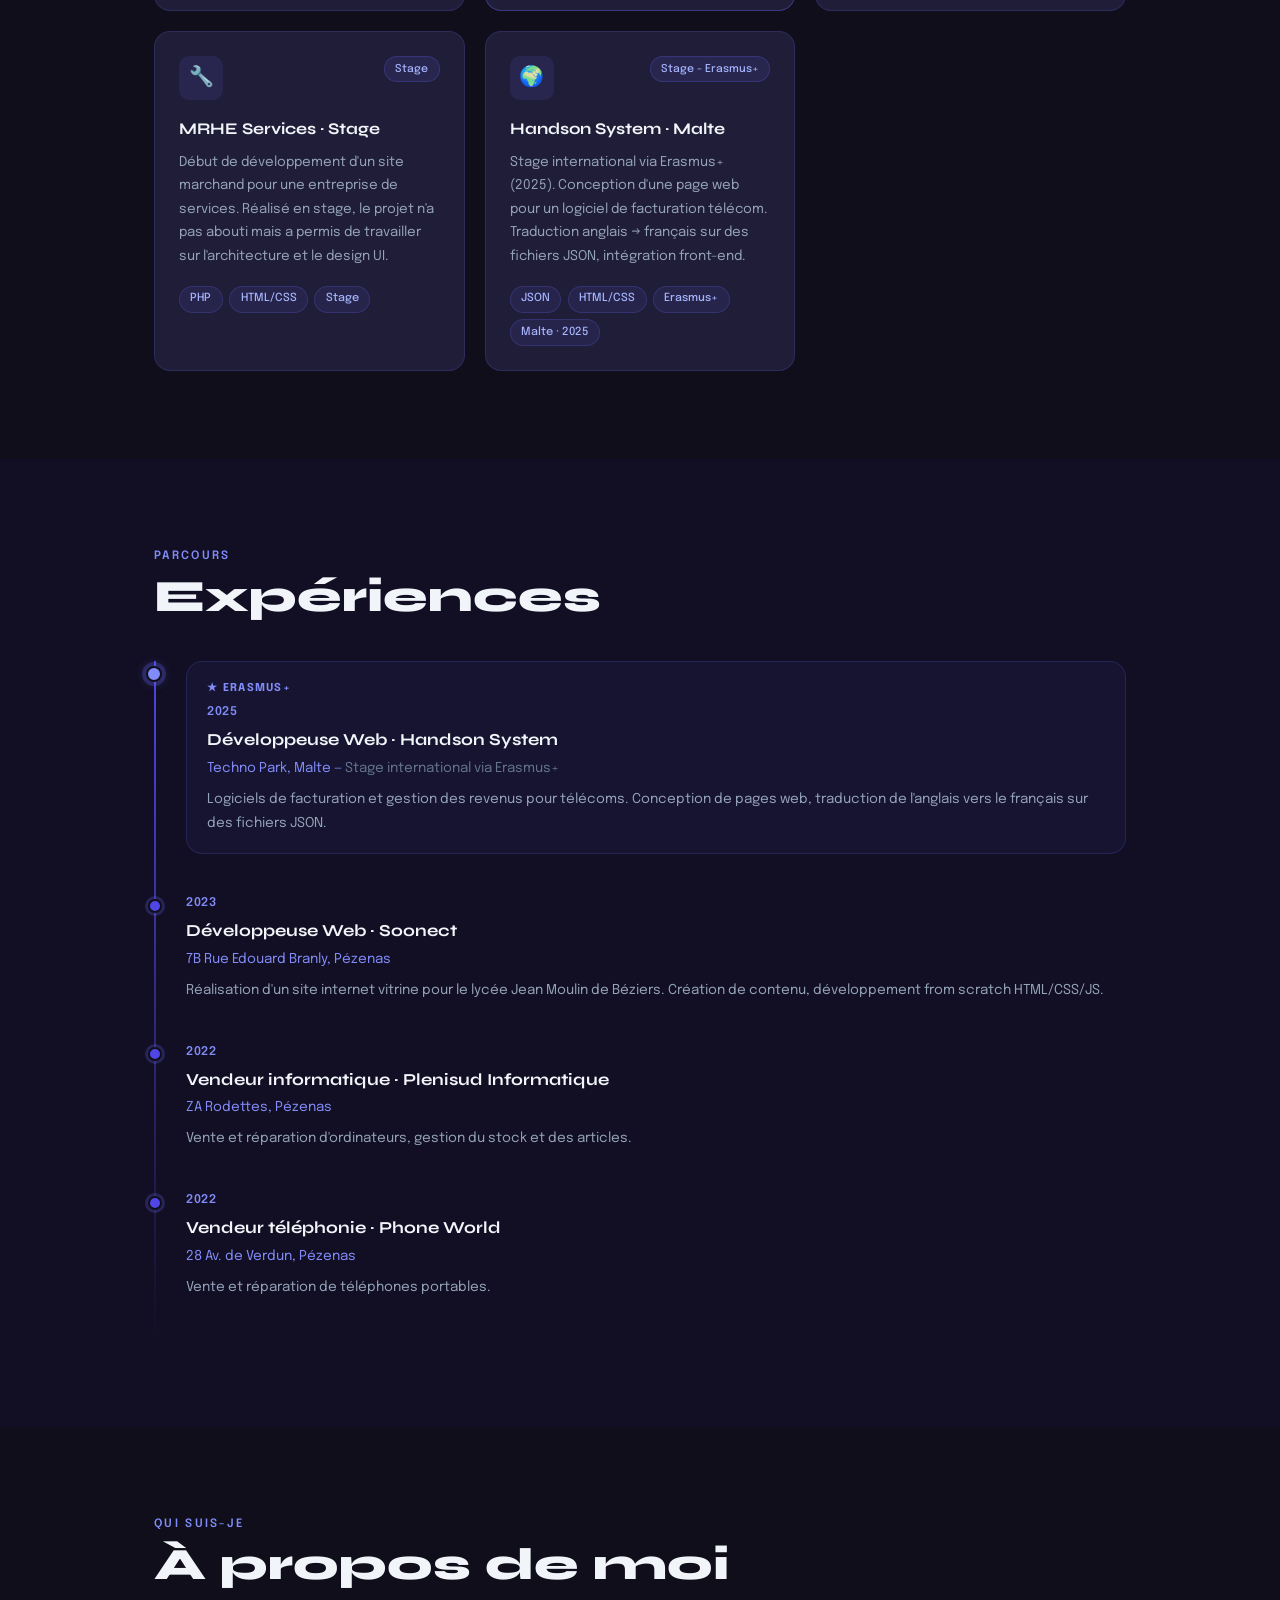
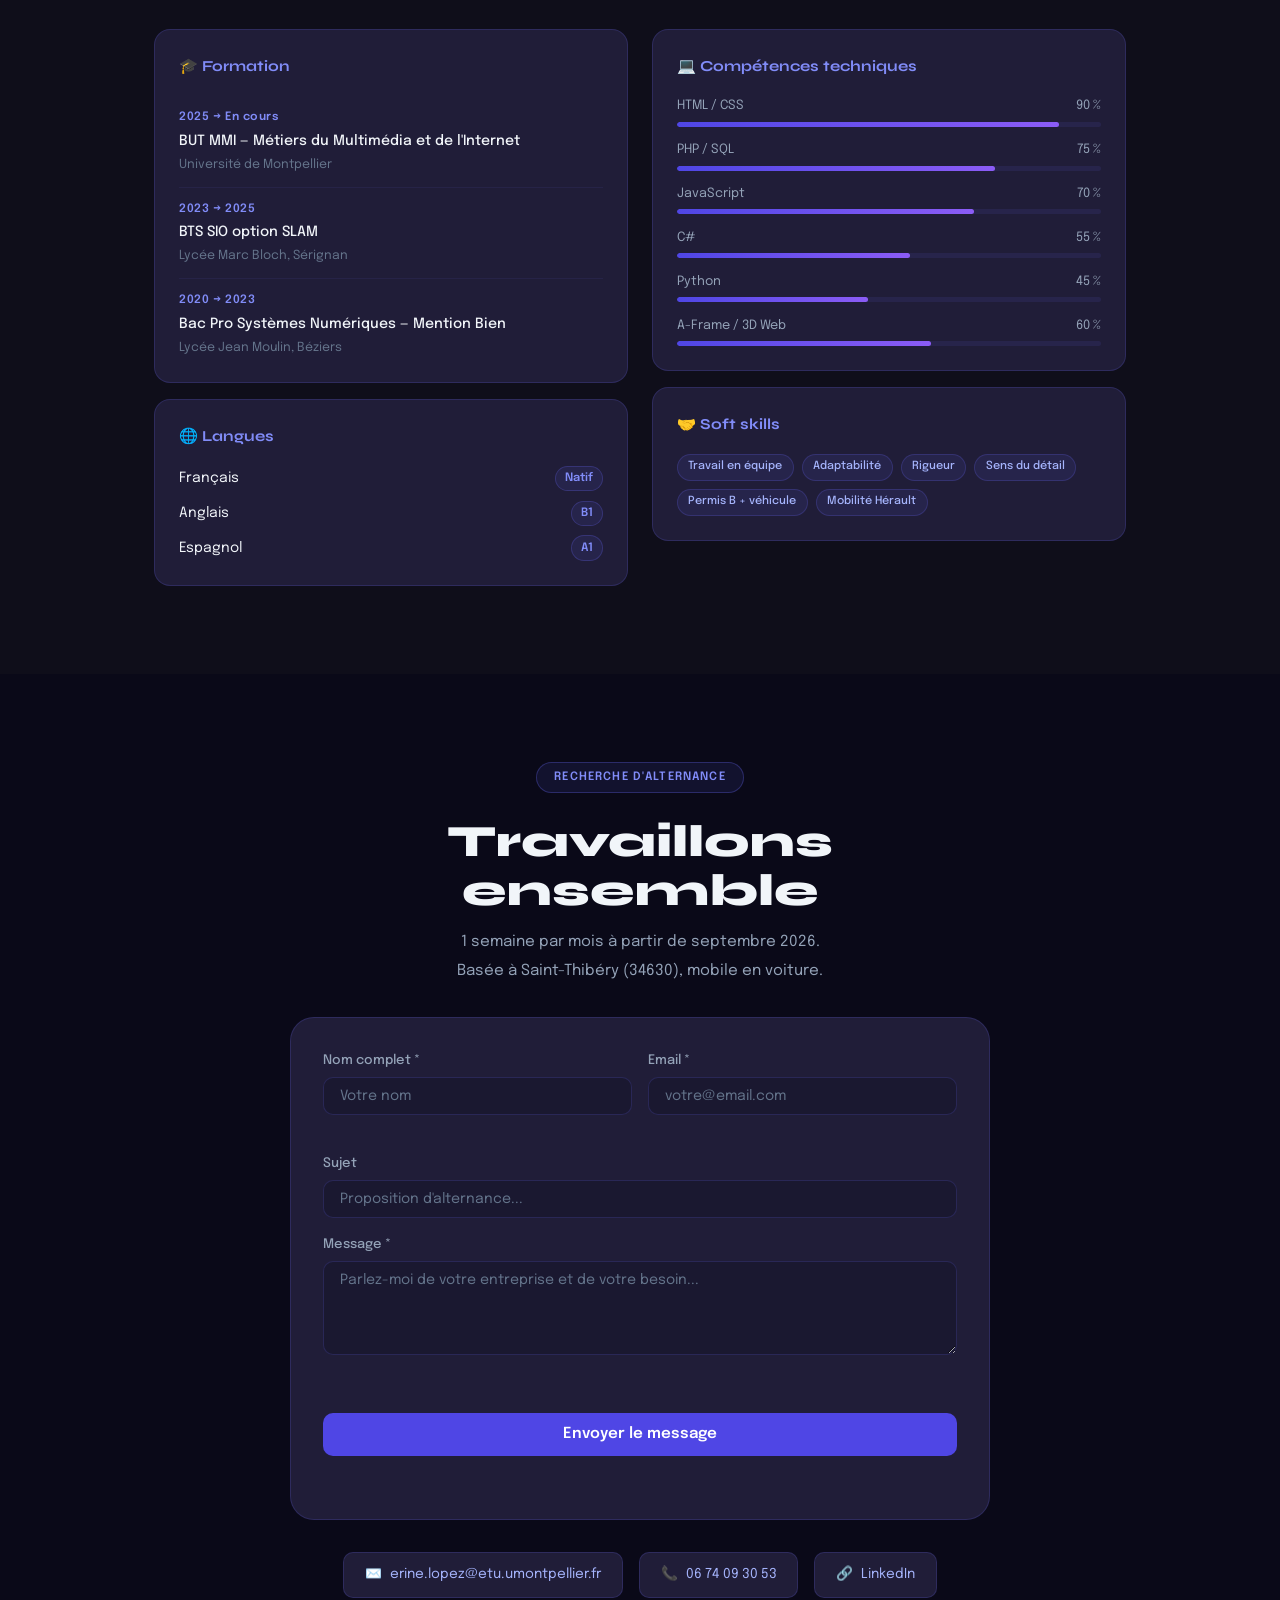
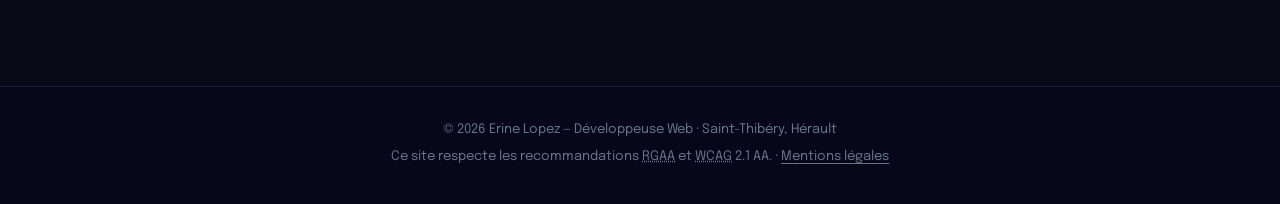
==== commit e536927b: "favicon pour les fichier html" ====
--- a/index.html
+++ b/index.html
@@ -22,6 +22,7 @@
   <link href="https://fonts.googleapis.com/css2?family=Syne:wght@400;600;700;800&family=Epilogue:wght@300;400;500&display=swap" rel="stylesheet" />
 
   <link rel="stylesheet" href="css/style.css" />
+  <link rel="icon" type="image/svg+xml" href="svg/favicon.svg" />
 </head>
 <body>
 
